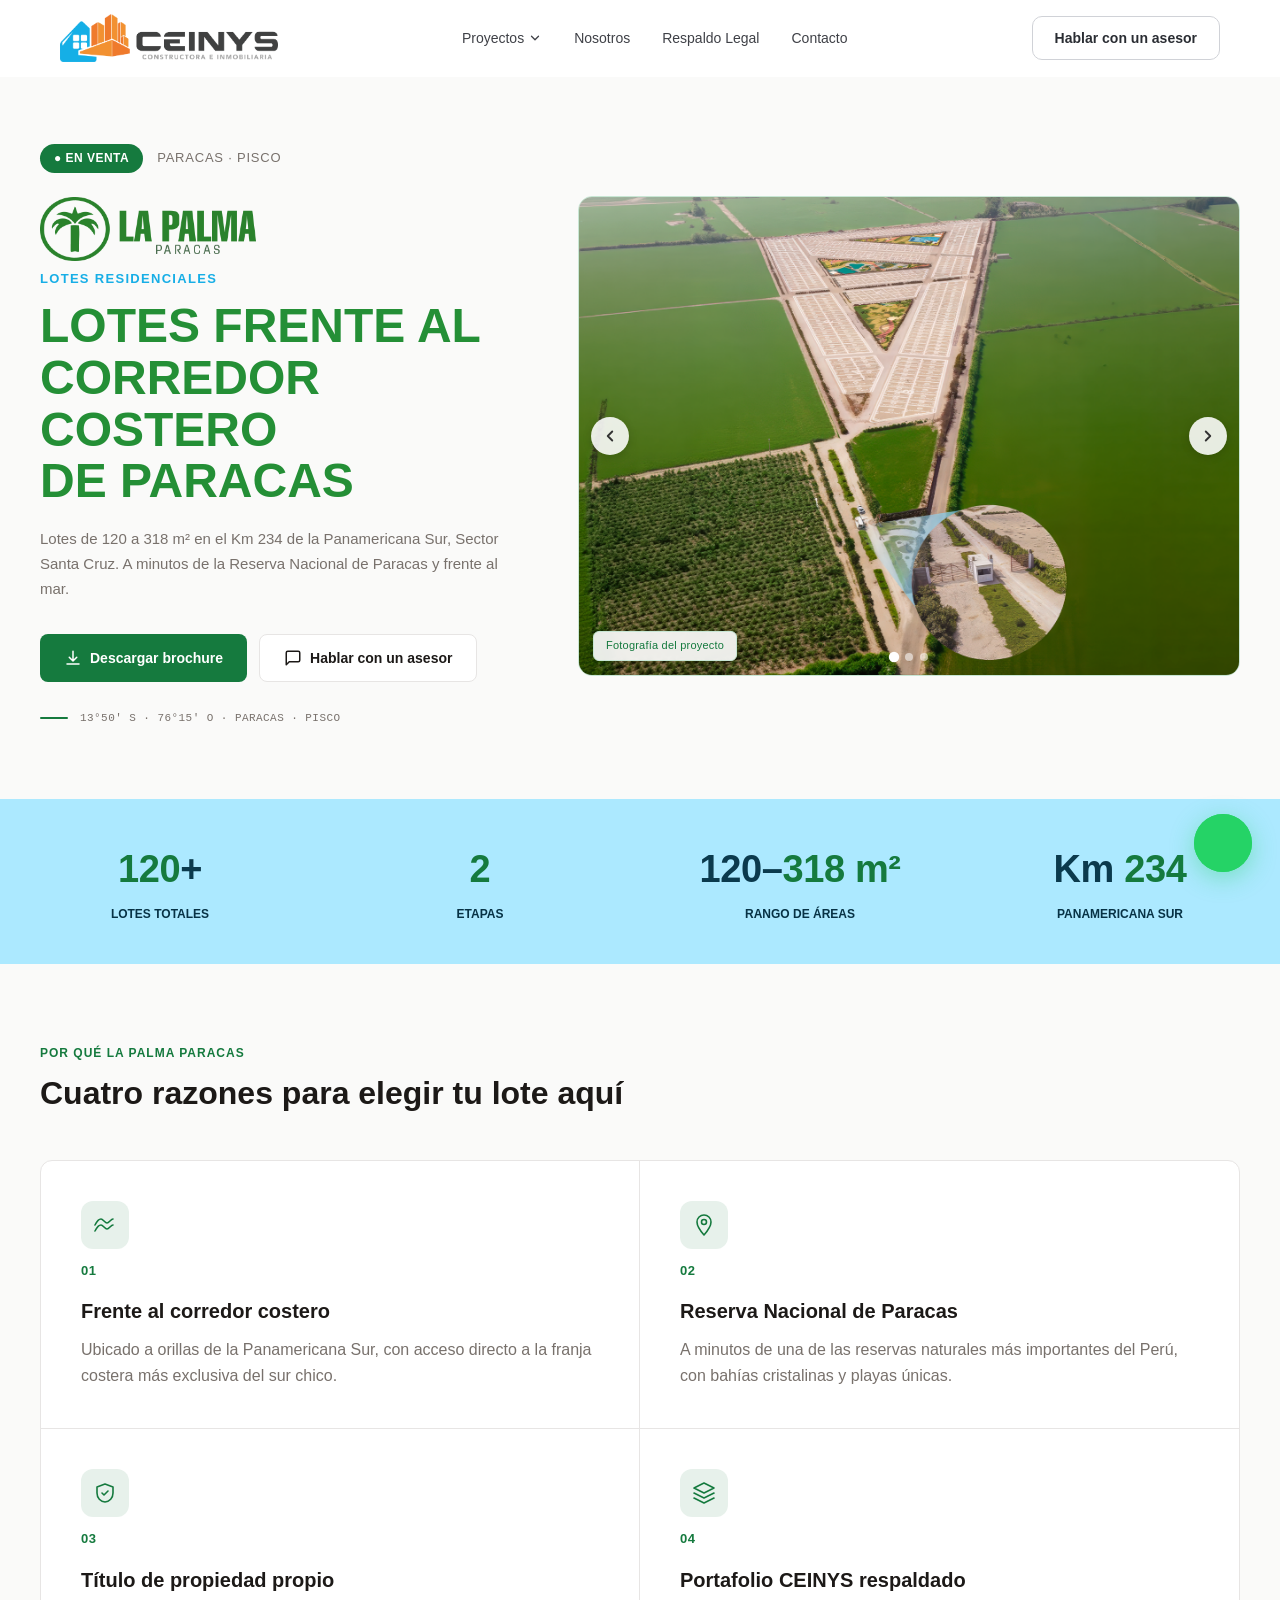
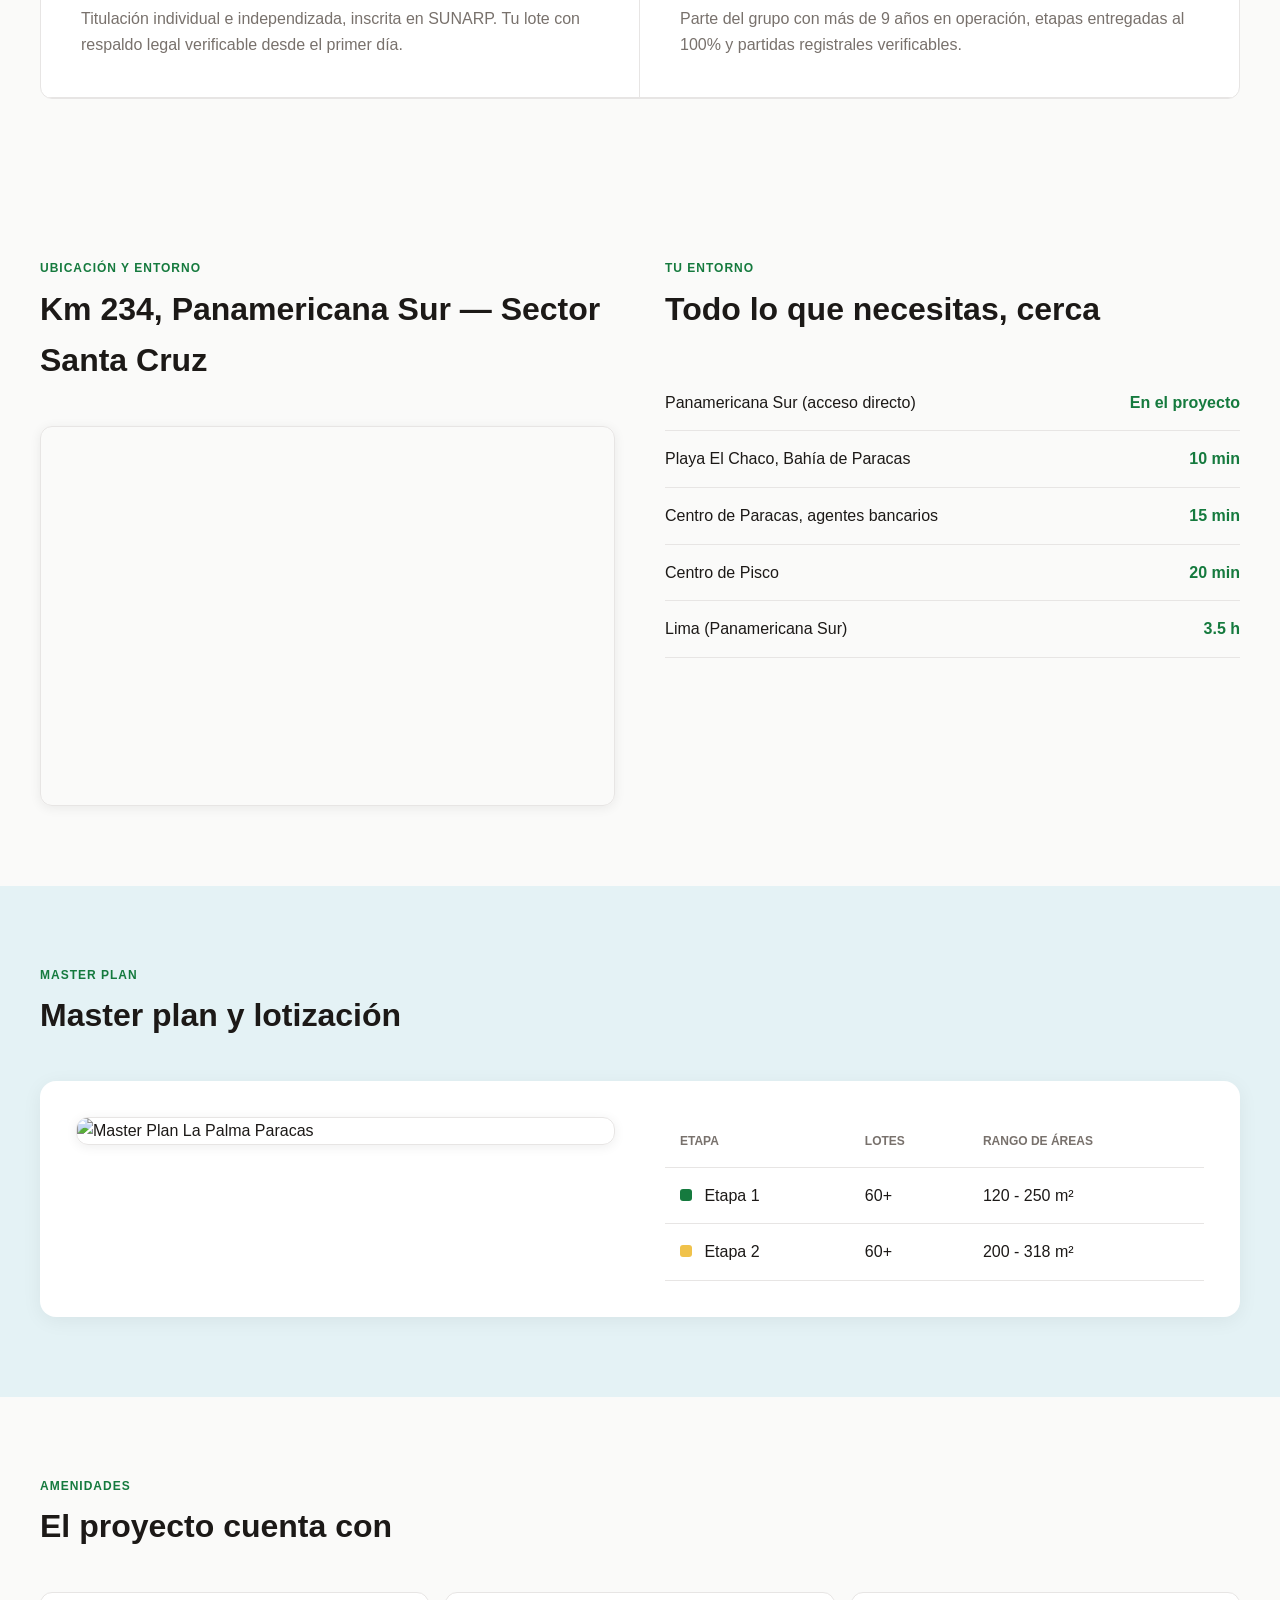
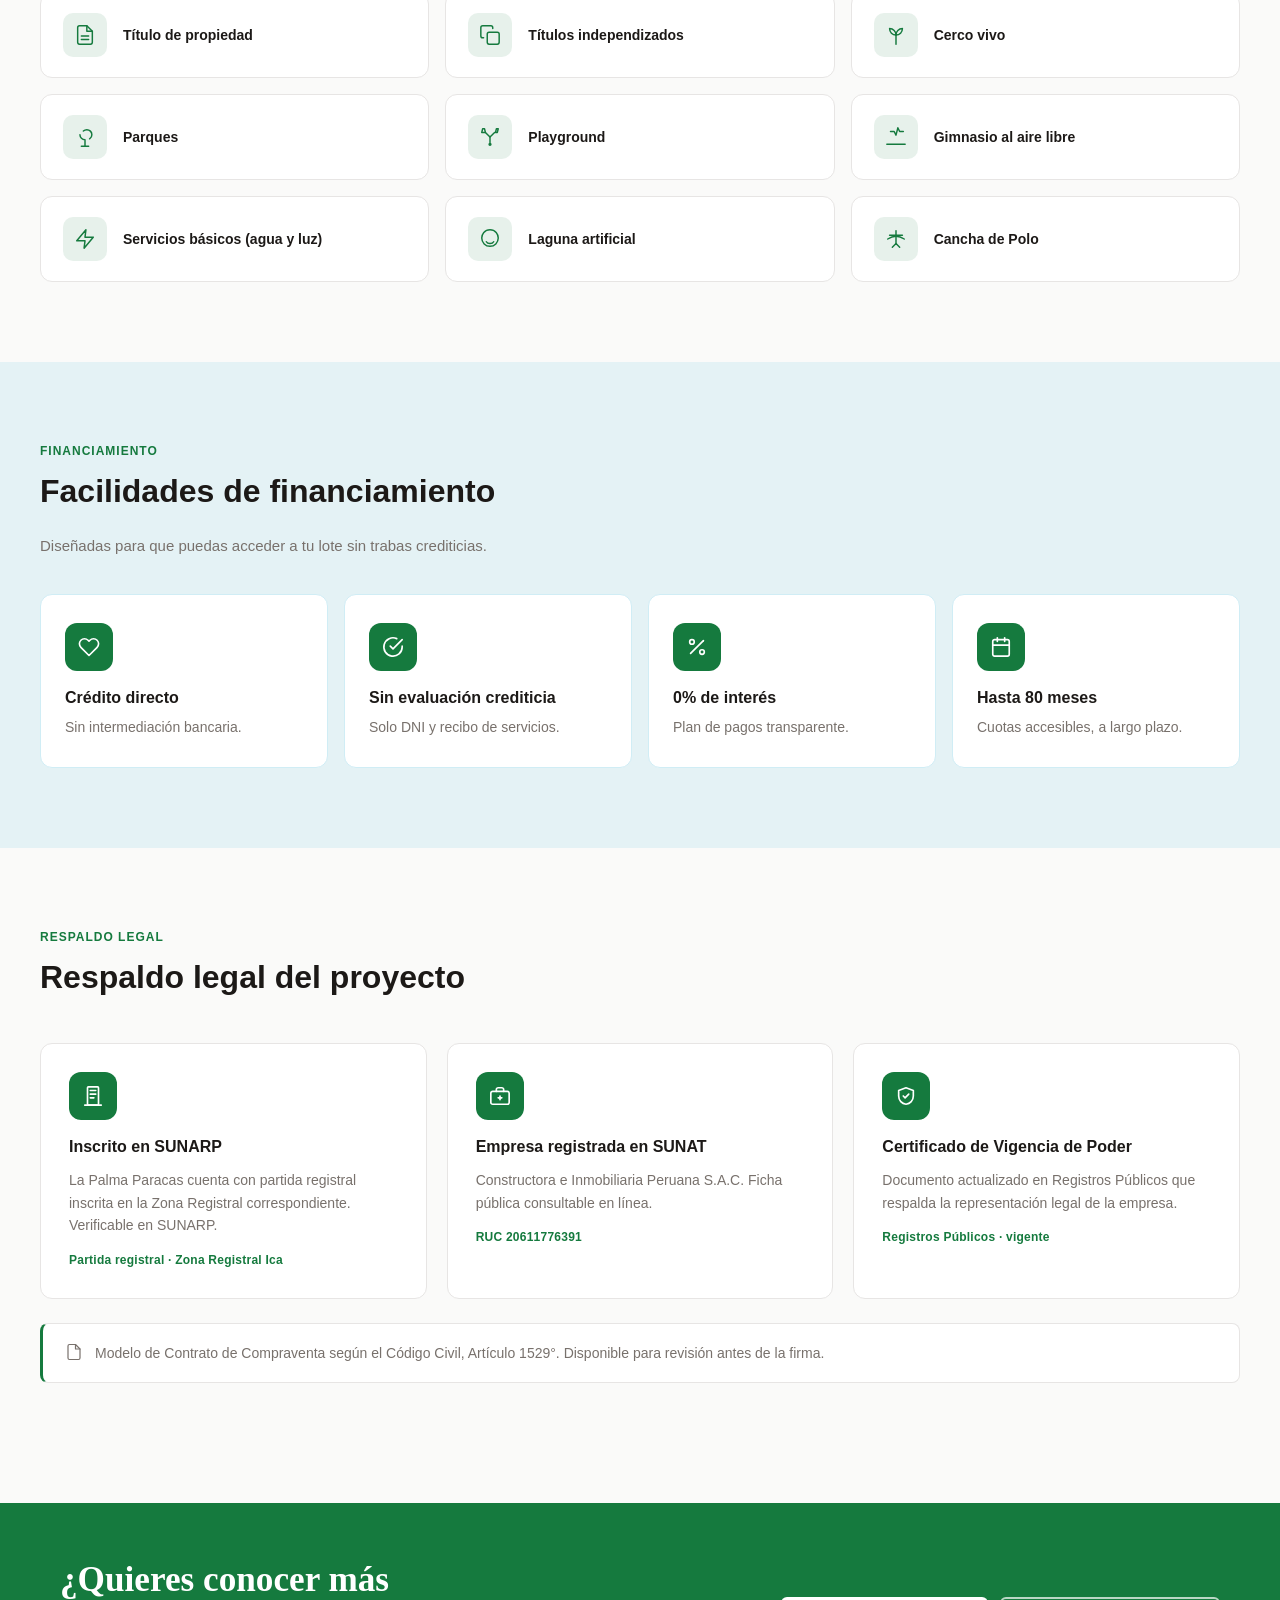
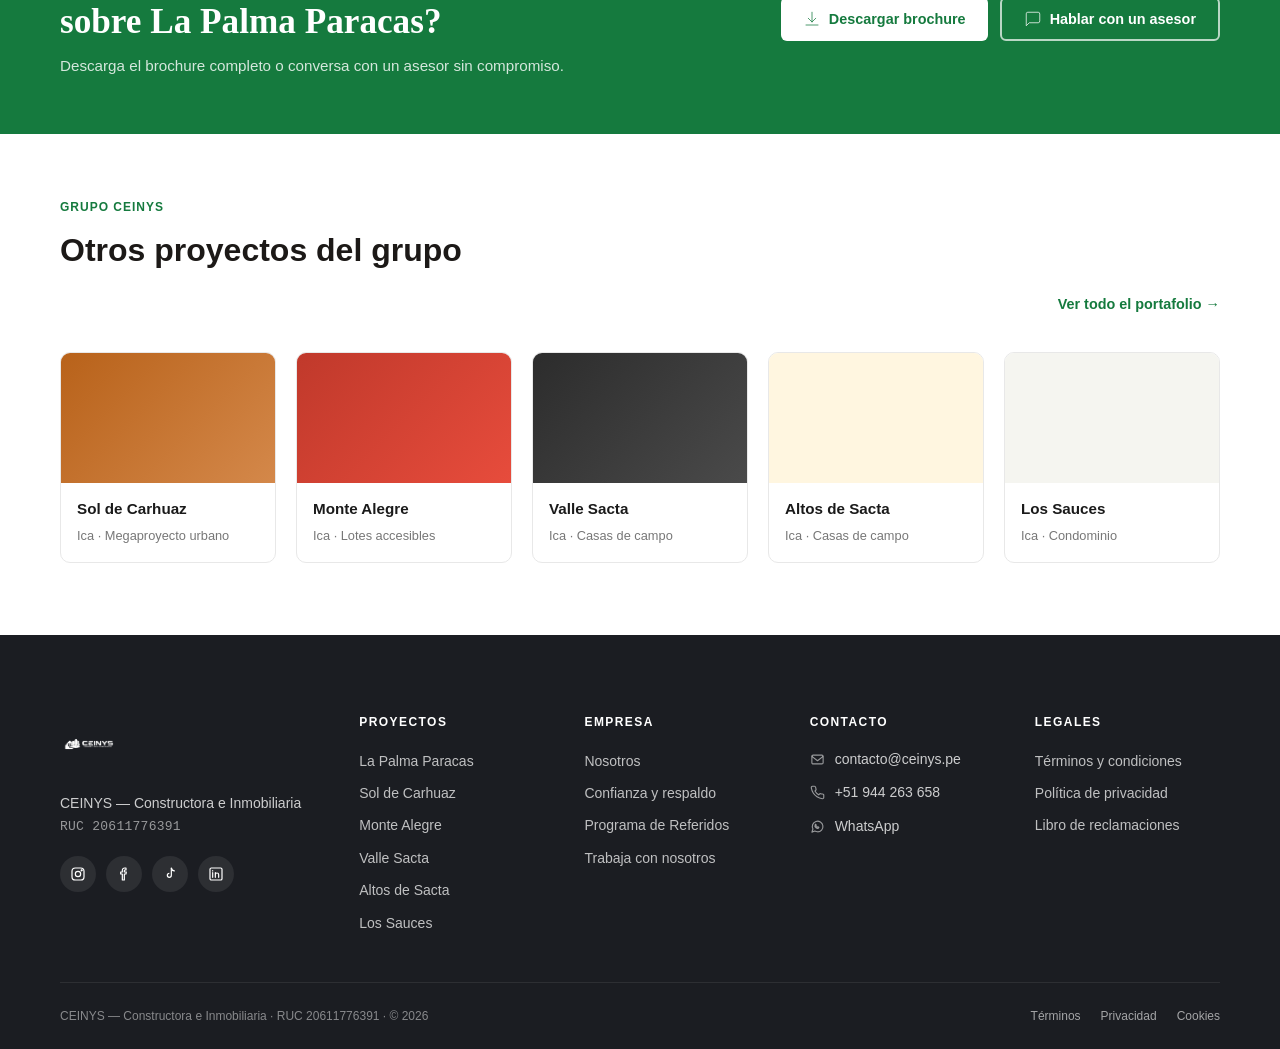
==== lapalmaparacas.html @ 86ac1f65 "feat: página La Palma Paracas completa + mejoras Altos de Sacta - Nueva página lapalmaparacas.html c" ====
<!DOCTYPE html>
<html lang="es">
<head>
    <meta charset="UTF-8">
    <meta name="viewport" content="width=device-width, initial-scale=1.0">
    <title>CEINYS - La Palma Paracas (Lotes Residenciales)</title>
    <link rel="stylesheet" href="css/lapalma.css">
</head>
<body>

    <!-- Header institucional unificado -->
    <header class="header" id="siteHeader">
        <div class="container header-inner">
            <a class="header-logo" href="./Index.html">
                <img src="./images/logoCeinys2.png" alt="CEINYS">
            </a>
            <nav class="header-nav">
                <div class="nav-dropdown">
                    <button class="nav-dropdown-toggle">
                        Proyectos
                        <svg class="nav-dropdown-chevron" viewBox="0 0 24 24" fill="none" stroke="currentColor">
                            <path d="M6 9l6 6 6-6" stroke-linecap="round" stroke-linejoin="round"/>
                        </svg>
                    </button>
                    <div class="nav-dropdown-menu">
                        <a href="./lapalmaparacas.html">La Palma Paracas</a>
                        <a href="./Index.html#proyectos">Sol de Carhuaz</a>
                        <a href="./Index.html#proyectos">Monte Alegre</a>
                        <a href="./Index.html#proyectos">Valle Sacta</a>
                        <a href="./proyectoaltos.html">Altos de Sacta</a>
                        <a href="./Index.html#proyectos">Los Sauces</a>
                    </div>
                </div>
                <a href="./Index.html#nosotros">Nosotros</a>
                <a href="./Index.html#confianza">Respaldo Legal</a>
                <a href="./Index.html#contacto">Contacto</a>
            </nav>
            <div class="header-cta-desktop">
                <a class="btn btn-ghost" href="./Index.html#contacto">Hablar con un asesor</a>
            </div>
            <button class="header-burger" id="openMobileMenu" aria-label="Abrir menú">
                <svg viewBox="0 0 24 24" fill="none" stroke="currentColor"><path d="M4 7h16M4 12h16M4 17h16" stroke-linecap="round"/></svg>
            </button>
        </div>
    </header>

    <!-- Menú móvil overlay -->
    <div class="mobile-overlay" id="mobileOverlay" aria-hidden="true">
        <div class="mobile-overlay-head">
            <img src="./images/logoCeinys2.png" alt="CEINYS">
            <button class="mobile-overlay-close" id="closeMobileMenu" aria-label="Cerrar menú">
                <svg viewBox="0 0 24 24" fill="none" stroke="currentColor"><path d="M6 6l12 12M18 6L6 18" stroke-linecap="round"/></svg>
            </button>
        </div>
        <nav class="mobile-overlay-nav">
            <div class="mobile-overlay-dropdown" id="mobileProyDropdown">
                <button class="mobile-overlay-dropdown-toggle" style="transition-delay: 120ms;"
                        onclick="toggleMobileProyectos()">
                    Proyectos
                    <svg class="mobile-dropdown-chevron" viewBox="0 0 24 24" fill="none" stroke="currentColor">
                        <path d="M6 9l6 6 6-6" stroke-linecap="round" stroke-linejoin="round"/>
                    </svg>
                </button>
                <div class="mobile-overlay-sub">
                    <a href="./lapalmaparacas.html">La Palma Paracas</a>
                    <a href="./Index.html#proyectos">Sol de Carhuaz</a>
                    <a href="./Index.html#proyectos">Monte Alegre</a>
                    <a href="./Index.html#proyectos">Valle Sacta</a>
                    <a href="./proyectoaltos.html">Altos de Sacta</a>
                    <a href="./Index.html#proyectos">Los Sauces</a>
                </div>
            </div>
            <a href="./Index.html#nosotros" style="transition-delay: 180ms;">Nosotros</a>
            <a href="./Index.html#confianza" style="transition-delay: 240ms;">Respaldo Legal</a>
            <a href="./Index.html#contacto" style="transition-delay: 300ms;">Contacto</a>
        </nav>
        <div class="mobile-overlay-foot">
            <a class="btn-ghost-light" href="./Index.html#contacto">Hablar con un asesor →</a>
            <div class="mobile-overlay-social">
                <a href="#" aria-label="Instagram">
                    <svg viewBox="0 0 24 24" fill="none" stroke="currentColor"><rect x="3" y="3" width="18" height="18" rx="5"/><circle cx="12" cy="12" r="4"/><circle cx="17.5" cy="6.5" r="0.8" fill="currentColor"/></svg>
                </a>
                <a href="#" aria-label="Facebook">
                    <svg viewBox="0 0 24 24" fill="none" stroke="currentColor"><path d="M15 3h-2a3.5 3.5 0 00-3.5 3.5V9H7v3h2.5v9h3v-9H15l.5-3h-3V7a1 1 0 011-1H15V3z" stroke-linejoin="round"/></svg>
                </a>
                <a href="#" aria-label="TikTok">
                    <svg viewBox="0 0 24 24" fill="none" stroke="currentColor"><path d="M14 3v11a3 3 0 11-3-3"/><path d="M14 3c.5 2.2 2.3 4 4.5 4.3" stroke-linecap="round"/></svg>
                </a>
                <a href="#" aria-label="LinkedIn">
                    <svg viewBox="0 0 24 24" fill="none" stroke="currentColor"><rect x="3" y="3" width="18" height="18" rx="2"/><path d="M7 10v7M7 7v.5M11 17v-4a2.5 2.5 0 015 0v4M11 17v-7" stroke-linecap="round"/></svg>
                </a>
            </div>
        </div>
    </div>

    <!-- Hero del Proyecto -->
    <div class="hero-section-bg">
    <section class="hero container">
        <div class="hero-grid">
            <div class="hero-content">
                <div class="hero-meta">
                    <span class="tag-sale">● En Venta</span>
                    <span class="hero-location">Paracas · Pisco</span>
                </div>

                <div class="hero-logo-wrap">
                    <img src="./logos/logopalma.png" alt="La Palma Paracas" class="hero-project-logo">
                </div>

                <p class="hero-category">LOTES RESIDENCIALES</p>

                <h1 class="hero-title">LOTES FRENTE AL<br>CORREDOR COSTERO<br>DE PARACAS</h1>
                <p class="hero-description">Lotes de 120 a 318 m² en el Km 234 de la Panamericana Sur, Sector Santa Cruz. A minutos de la Reserva Nacional de Paracas y frente al mar.</p>

                <div class="hero-buttons">
                    <button class="btn-primary">
                        <svg viewBox="0 0 24 24" fill="none" stroke="currentColor" width="18" height="18" stroke-width="2" stroke-linecap="round" stroke-linejoin="round">
                            <path d="M12 3v13M7 11l5 5 5-5"/><path d="M4 20h16"/>
                        </svg>
                        Descargar brochure
                    </button>
                    <button class="btn-secondary">
                        <svg viewBox="0 0 24 24" fill="none" stroke="currentColor" width="18" height="18" stroke-width="2" stroke-linecap="round" stroke-linejoin="round">
                            <path d="M21 15a2 2 0 01-2 2H7l-4 4V5a2 2 0 012-2h14a2 2 0 012 2z"/>
                        </svg>
                        Hablar con un asesor
                    </button>
                </div>

                <div class="hero-coords-row">
                    <span class="coords-line"></span>
                    <small class="coordinates">13°50' S · 76°15' O · PARACAS · PISCO</small>
                </div>
            </div>

            <!-- Slider de imágenes del proyecto -->
            <div class="hero-render-wrap">
                <div class="hero-slider" id="heroSlider">
                    <div class="hero-slide active">
                        <img src="./recursos/lapalma/renderprincipal.png" alt="La Palma Paracas - Vista 1">
                    </div>
                    <div class="hero-slide">
                        <img src="./recursos/lapalma/imagen2.png" alt="La Palma Paracas - Vista 2">
                    </div>
                    <div class="hero-slide">
                        <img src="./recursos/lapalma/imagen3.png" alt="La Palma Paracas - Vista 3">
                    </div>

                    <!-- Flechas de navegación -->
                    <button class="slide-btn slide-prev" id="slidePrev" aria-label="Anterior">
                        <svg viewBox="0 0 24 24" fill="none" stroke="currentColor" width="18" height="18" stroke-width="2.5" stroke-linecap="round" stroke-linejoin="round">
                            <path d="M15 18l-6-6 6-6"/>
                        </svg>
                    </button>
                    <button class="slide-btn slide-next" id="slideNext" aria-label="Siguiente">
                        <svg viewBox="0 0 24 24" fill="none" stroke="currentColor" width="18" height="18" stroke-width="2.5" stroke-linecap="round" stroke-linejoin="round">
                            <path d="M9 18l6-6-6-6"/>
                        </svg>
                    </button>

                    <!-- Puntos de navegación -->
                    <div class="slide-dots">
                        <button class="slide-dot active" data-index="0" aria-label="Imagen 1"></button>
                        <button class="slide-dot" data-index="1" aria-label="Imagen 2"></button>
                        <button class="slide-dot" data-index="2" aria-label="Imagen 3"></button>
                    </div>

                    <!-- Badge actualizado -->
                    <span class="slide-badge">Fotografía del proyecto</span>
                </div>
            </div>
        </div>
    </section>
    </div>

    <!-- Barra de estadísticas -->
    <section class="stats-bar" id="statsBar">
        <div class="stat-item">
            <h2><span class="count-num" data-target="120">0</span>+</h2>
            <p>Lotes Totales</p>
        </div>
        <div class="stat-item">
            <h2><span class="count-num" data-target="2">0</span></h2>
            <p>Etapas</p>
        </div>
        <div class="stat-item">
            <h2>120–<span class="count-num" data-target="318">0</span> <span>m²</span></h2>
            <p>Rango de áreas</p>
        </div>
        <div class="stat-item">
            <h2>Km <span class="count-num" data-target="234">0</span></h2>
            <p>Panamericana Sur</p>
        </div>
    </section>

    <!-- Razones -->
    <section class="container section-padding">
        <p class="section-tag">Por qué La Palma Paracas</p>
        <h2 class="section-title">Cuatro razones para elegir tu lote aquí</h2>
        <div class="grid-reasons">
            <div class="reason-card">
                <div class="reason-icon">
                    <svg viewBox="0 0 24 24" fill="none" stroke="currentColor" stroke-width="1.6" stroke-linecap="round" stroke-linejoin="round">
                        <path d="M2 12c2-4 4-6 6-6s4 4 6 4 4-4 6-4"/>
                        <path d="M2 18c2-4 4-6 6-6s4 4 6 4 4-4 6-4"/>
                    </svg>
                </div>
                <span class="reason-num">01</span>
                <h3>Frente al corredor costero</h3>
                <p class="card-text">Ubicado a orillas de la Panamericana Sur, con acceso directo a la franja costera más exclusiva del sur chico.</p>
            </div>
            <div class="reason-card">
                <div class="reason-icon">
                    <svg viewBox="0 0 24 24" fill="none" stroke="currentColor" stroke-width="1.6" stroke-linecap="round" stroke-linejoin="round">
                        <path d="M12 2a7 7 0 017 7c0 5-7 13-7 13S5 14 5 9a7 7 0 017-7z"/>
                        <circle cx="12" cy="9" r="2.5"/>
                    </svg>
                </div>
                <span class="reason-num">02</span>
                <h3>Reserva Nacional de Paracas</h3>
                <p class="card-text">A minutos de una de las reservas naturales más importantes del Perú, con bahías cristalinas y playas únicas.</p>
            </div>
            <div class="reason-card">
                <div class="reason-icon">
                    <svg viewBox="0 0 24 24" fill="none" stroke="currentColor" stroke-width="1.6" stroke-linecap="round" stroke-linejoin="round">
                        <path d="M12 3l8 3v6c0 5-3.5 8.5-8 9-4.5-.5-8-4-8-9V6l8-3z"/>
                        <path d="M9 12l2 2 4-4"/>
                    </svg>
                </div>
                <span class="reason-num">03</span>
                <h3>Título de propiedad propio</h3>
                <p class="card-text">Titulación individual e independizada, inscrita en SUNARP. Tu lote con respaldo legal verificable desde el primer día.</p>
            </div>
            <div class="reason-card">
                <div class="reason-icon">
                    <svg viewBox="0 0 24 24" fill="none" stroke="currentColor" stroke-width="1.6" stroke-linecap="round" stroke-linejoin="round">
                        <path d="M12 2l10 5-10 5L2 7l10-5z"/>
                        <path d="M2 12l10 5 10-5M2 17l10 5 10-5"/>
                    </svg>
                </div>
                <span class="reason-num">04</span>
                <h3>Portafolio CEINYS respaldado</h3>
                <p class="card-text">Parte del grupo con más de 9 años en operación, etapas entregadas al 100% y partidas registrales verificables.</p>
            </div>
        </div>
    </section>

    <!-- Entorno -->
    <section class="container section-padding">
        <div class="entorno-grid">
            <div>
                <p class="section-tag">Ubicación y entorno</p>
                <h2 class="section-title">Km 234, Panamericana Sur — Sector Santa Cruz</h2>
                <div class="map-wrapper">
                    <iframe
                        src="https://www.google.com/maps/embed?pb=!1m18!1m12!1m3!1d15991.22478865457!2d-76.16172427052996!3d-13.850300888362822!2m3!1f0!2f0!3f0!3m2!1i1024!2i768!4f13.1!3m3!1m2!1s0x911061713d1ee58f%3A0x152a69396c1f9b60!2sLA%20PALMA%20PARACAS!5e0!3m2!1ses!2spe!4v1782843260547!5m2!1ses!2spe"
                        width="100%" height="100%"
                        style="border:0;" allowfullscreen="" loading="lazy"
                        referrerpolicy="strict-origin-when-cross-origin"
                        title="Ubicación La Palma Paracas">
                    </iframe>
                </div>
            </div>
            <div>
                <p class="section-tag">Tu entorno</p>
                <h2 class="section-title">Todo lo que necesitas, cerca</h2>
                <ul class="timeline">
                    <li class="timeline-item">
                        <span>Panamericana Sur (acceso directo)</span>
                        <span class="time-badge">En el proyecto</span>
                    </li>
                    <li class="timeline-item">
                        <span>Playa El Chaco, Bahía de Paracas</span>
                        <span class="time-badge">10 min</span>
                    </li>
                    <li class="timeline-item">
                        <span>Centro de Paracas, agentes bancarios</span>
                        <span class="time-badge">15 min</span>
                    </li>
                    <li class="timeline-item">
                        <span>Centro de Pisco</span>
                        <span class="time-badge">20 min</span>
                    </li>
                    <li class="timeline-item">
                        <span>Lima (Panamericana Sur)</span>
                        <span class="time-badge">3.5 h</span>
                    </li>
                </ul>
            </div>
        </div>
    </section>

    <!-- Master Plan -->
    <div class="section-bg-celeste">
    <section class="container section-padding">
        <p class="section-tag">Master Plan</p>
        <h2 class="section-title">Master plan y lotización</h2>
        <div class="master-box">
        <div class="master-grid">
            <div class="masterplan-wrap" onclick="openLightbox()">
                <img src="./recursos/lapalma/planomasterpalmas.jpg" alt="Master Plan La Palma Paracas" class="masterplan-img">
                <div class="masterplan-overlay">
                    <svg viewBox="0 0 24 24" fill="none" stroke="currentColor" stroke-width="1.8" stroke-linecap="round" stroke-linejoin="round" width="28" height="28">
                        <circle cx="11" cy="11" r="8"/><path d="M21 21l-4.35-4.35M11 8v6M8 11h6"/>
                    </svg>
                    <span>Ver en detalle</span>
                </div>
            </div>

            <!-- Lightbox -->
            <div class="lightbox" id="lightbox" onclick="closeLightbox()">
                <button class="lightbox-close" onclick="closeLightbox()">
                    <svg viewBox="0 0 24 24" fill="none" stroke="currentColor" stroke-width="2" stroke-linecap="round" width="24" height="24"><path d="M6 6l12 12M18 6L6 18"/></svg>
                </button>
                <img src="./recursos/lapalma/planomasterpalmas.jpg" alt="Master Plan La Palma Paracas" onclick="event.stopPropagation()">
            </div>
            <div>
                <table>
                    <thead>
                        <tr>
                            <th>Etapa</th>
                            <th>Lotes</th>
                            <th>Rango de Áreas</th>
                        </tr>
                    </thead>
                    <tbody>
                        <tr>
                            <td><span class="color-dot dot-et1"></span> Etapa 1</td>
                            <td>60+</td>
                            <td>120 - 250 m²</td>
                        </tr>
                        <tr>
                            <td><span class="color-dot dot-et2"></span> Etapa 2</td>
                            <td>60+</td>
                            <td>200 - 318 m²</td>
                        </tr>
                    </tbody>
                </table>
            </div>
        </div>
        </div>
    </section>
    </div>

    <!-- Amenidades -->
    <section class="container section-padding">
        <p class="section-tag">Amenidades</p>
        <h2 class="section-title">El proyecto cuenta con</h2>
        <div class="amenidades-grid">
            <div class="amenidad-card">
                <div class="amenidad-icon">
                    <svg viewBox="0 0 24 24" fill="none" stroke="currentColor" stroke-width="1.6" stroke-linecap="round" stroke-linejoin="round"><path d="M14 2H6a2 2 0 00-2 2v16a2 2 0 002 2h12a2 2 0 002-2V8z"/><polyline points="14 2 14 8 20 8"/><line x1="16" y1="13" x2="8" y2="13"/><line x1="16" y1="17" x2="8" y2="17"/></svg>
                </div>
                <span>Título de propiedad</span>
            </div>
            <div class="amenidad-card">
                <div class="amenidad-icon">
                    <svg viewBox="0 0 24 24" fill="none" stroke="currentColor" stroke-width="1.6" stroke-linecap="round" stroke-linejoin="round"><rect x="9" y="9" width="13" height="13" rx="2"/><path d="M5 15H4a2 2 0 01-2-2V4a2 2 0 012-2h9a2 2 0 012 2v1"/></svg>
                </div>
                <span>Títulos independizados</span>
            </div>
            <div class="amenidad-card">
                <div class="amenidad-icon">
                    <svg viewBox="0 0 24 24" fill="none" stroke="currentColor" stroke-width="1.6" stroke-linecap="round" stroke-linejoin="round"><path d="M12 22V12"/><path d="M12 12C12 8 9 5 5 5c0 4 3 7 7 7z"/><path d="M12 12c0-4 3-7 7-7-0 4-3 7-7 7z"/></svg>
                </div>
                <span>Cerco vivo</span>
            </div>
            <div class="amenidad-card">
                <div class="amenidad-icon">
                    <svg viewBox="0 0 24 24" fill="none" stroke="currentColor" stroke-width="1.6" stroke-linecap="round" stroke-linejoin="round"><path d="M17 14c1.5-1 2.5-2.5 2.5-4.5A5.5 5.5 0 0014 4c-1.5 0-2.8.6-3.8 1.5"/><path d="M6.5 9.5A5.5 5.5 0 0012 15v7"/><path d="M12 22H8M12 22h4"/></svg>
                </div>
                <span>Parques</span>
            </div>
            <div class="amenidad-card">
                <div class="amenidad-icon">
                    <svg viewBox="0 0 24 24" fill="none" stroke="currentColor" stroke-width="1.6" stroke-linecap="round" stroke-linejoin="round"><path d="M4 3h2l1 4H3L4 3z"/><path d="M19 3h2l-1 4h-2l1-4z"/><path d="M7 7l5 5 5-5"/><path d="M12 12v6"/><circle cx="12" cy="20" r="1" fill="currentColor"/></svg>
                </div>
                <span>Playground</span>
            </div>
            <div class="amenidad-card">
                <div class="amenidad-icon">
                    <svg viewBox="0 0 24 24" fill="none" stroke="currentColor" stroke-width="1.6" stroke-linecap="round" stroke-linejoin="round"><path d="M6 6h4l2 4 2-8 2 4h4"/><path d="M2 20h20"/></svg>
                </div>
                <span>Gimnasio al aire libre</span>
            </div>
            <div class="amenidad-card">
                <div class="amenidad-icon">
                    <svg viewBox="0 0 24 24" fill="none" stroke="currentColor" stroke-width="1.6" stroke-linecap="round" stroke-linejoin="round"><polygon points="13 2 3 14 12 14 11 22 21 10 12 10 13 2"/></svg>
                </div>
                <span>Servicios básicos (agua y luz)</span>
            </div>
            <div class="amenidad-card">
                <div class="amenidad-icon">
                    <svg viewBox="0 0 24 24" fill="none" stroke="currentColor" stroke-width="1.6" stroke-linecap="round" stroke-linejoin="round"><path d="M12 2C6 2 3 7 3 11a9 9 0 0018 0c0-4-3-9-9-9z"/><path d="M8 15c.8 1.5 2.2 2 4 2s3.2-.5 4-2"/></svg>
                </div>
                <span>Laguna artificial</span>
            </div>
            <div class="amenidad-card">
                <div class="amenidad-icon">
                    <svg viewBox="0 0 24 24" fill="none" stroke="currentColor" stroke-width="1.6" stroke-linecap="round" stroke-linejoin="round"><path d="M8 21l4-4 4 4"/><path d="M12 17V3"/><path d="M5 8h14"/><path d="M3 12c3-2 6-3 9-3s6 1 9 3"/></svg>
                </div>
                <span>Cancha de Polo</span>
            </div>
        </div>
    </section>

    <!-- Financiamiento -->
    <div class="finan-section-bg">
        <div class="container section-padding">
            <p class="section-tag">Financiamiento</p>
            <h2 class="section-title">Facilidades de financiamiento</h2>
            <p class="finan-subtitle">Diseñadas para que puedas acceder a tu lote sin trabas crediticias.</p>
            <div class="finan-grid">
                <div class="finan-card">
                    <div class="finan-icon">
                        <svg viewBox="0 0 24 24" fill="none" stroke="currentColor" stroke-width="1.8" stroke-linecap="round" stroke-linejoin="round" width="22" height="22"><path d="M20.84 4.61a5.5 5.5 0 00-7.78 0L12 5.67l-1.06-1.06a5.5 5.5 0 00-7.78 7.78l1.06 1.06L12 21.23l7.78-7.78 1.06-1.06a5.5 5.5 0 000-7.78z"/></svg>
                    </div>
                    <h4>Crédito directo</h4>
                    <p class="card-text-sm">Sin intermediación bancaria.</p>
                </div>
                <div class="finan-card">
                    <div class="finan-icon">
                        <svg viewBox="0 0 24 24" fill="none" stroke="currentColor" stroke-width="1.8" stroke-linecap="round" stroke-linejoin="round" width="22" height="22"><path d="M22 11.08V12a10 10 0 11-5.93-9.14"/><polyline points="22 4 12 14.01 9 11.01"/></svg>
                    </div>
                    <h4>Sin evaluación crediticia</h4>
                    <p class="card-text-sm">Solo DNI y recibo de servicios.</p>
                </div>
                <div class="finan-card">
                    <div class="finan-icon">
                        <svg viewBox="0 0 24 24" fill="none" stroke="currentColor" stroke-width="1.8" stroke-linecap="round" stroke-linejoin="round" width="22" height="22"><line x1="19" y1="5" x2="5" y2="19"/><circle cx="6.5" cy="6.5" r="2.5"/><circle cx="17.5" cy="17.5" r="2.5"/></svg>
                    </div>
                    <h4>0% de interés</h4>
                    <p class="card-text-sm">Plan de pagos transparente.</p>
                </div>
                <div class="finan-card">
                    <div class="finan-icon">
                        <svg viewBox="0 0 24 24" fill="none" stroke="currentColor" stroke-width="1.8" stroke-linecap="round" stroke-linejoin="round" width="22" height="22"><rect x="3" y="4" width="18" height="18" rx="2"/><line x1="16" y1="2" x2="16" y2="6"/><line x1="8" y1="2" x2="8" y2="6"/><line x1="3" y1="10" x2="21" y2="10"/></svg>
                    </div>
                    <h4>Hasta 80 meses</h4>
                    <p class="card-text-sm">Cuotas accesibles, a largo plazo.</p>
                </div>
            </div>
        </div>
    </div>

    <!-- Respaldo Legal -->
    <section class="container section-padding legal-section">
        <p class="section-tag">Respaldo Legal</p>
        <h2 class="section-title">Respaldo legal del proyecto</h2>
        <div class="legal-grid">
            <div class="legal-card">
                <div class="legal-icon">
                    <svg viewBox="0 0 24 24" fill="none" stroke="currentColor" stroke-width="1.8" stroke-linecap="round" stroke-linejoin="round" width="22" height="22"><line x1="3" y1="22" x2="21" y2="22"/><rect x="6" y="2" width="12" height="20" rx="1"/><path d="M9 6h6M9 10h6M9 14h4"/></svg>
                </div>
                <h4 class="legal-card-title">Inscrito en SUNARP</h4>
                <p class="card-text-sm">La Palma Paracas cuenta con partida registral inscrita en la Zona Registral correspondiente. Verificable en SUNARP.</p>
                <span class="legal-tag">Partida registral · Zona Registral Ica</span>
            </div>
            <div class="legal-card">
                <div class="legal-icon">
                    <svg viewBox="0 0 24 24" fill="none" stroke="currentColor" stroke-width="1.8" stroke-linecap="round" stroke-linejoin="round" width="22" height="22"><rect x="2" y="7" width="20" height="14" rx="2"/><path d="M16 7V5a2 2 0 00-2-2h-4a2 2 0 00-2 2v2"/><line x1="12" y1="12" x2="12" y2="16"/><line x1="10" y1="14" x2="14" y2="14"/></svg>
                </div>
                <h4 class="legal-card-title">Empresa registrada en SUNAT</h4>
                <p class="card-text-sm">Constructora e Inmobiliaria Peruana S.A.C. Ficha pública consultable en línea.</p>
                <span class="legal-tag">RUC 20611776391</span>
            </div>
            <div class="legal-card">
                <div class="legal-icon">
                    <svg viewBox="0 0 24 24" fill="none" stroke="currentColor" stroke-width="1.8" stroke-linecap="round" stroke-linejoin="round" width="22" height="22"><path d="M12 3l8 3v6c0 5-3.5 8.5-8 9-4.5-.5-8-4-8-9V6l8-3z"/><path d="M9 12l2 2 4-4"/></svg>
                </div>
                <h4 class="legal-card-title">Certificado de Vigencia de Poder</h4>
                <p class="card-text-sm">Documento actualizado en Registros Públicos que respalda la representación legal de la empresa.</p>
                <span class="legal-tag">Registros Públicos · vigente</span>
            </div>
        </div>
        <div class="legal-alert">
            <svg viewBox="0 0 24 24" fill="none" stroke="currentColor" stroke-width="1.6" stroke-linecap="round" stroke-linejoin="round" width="18" height="18" style="flex-shrink:0;margin-top:1px"><path d="M14 2H6a2 2 0 00-2 2v16a2 2 0 002 2h12a2 2 0 002-2V8z"/><polyline points="14 2 14 8 20 8"/></svg>
            Modelo de Contrato de Compraventa según el Código Civil, Artículo 1529°. Disponible para revisión antes de la firma.
        </div>
    </section>

    <!-- CTA Banner -->
    <section class="cta-banner">
        <div class="container cta-banner-inner">
            <div class="cta-banner-text">
                <h2>¿Quieres conocer más<br>sobre La Palma Paracas?</h2>
                <p>Descarga el brochure completo o conversa con un asesor sin compromiso.</p>
            </div>
            <div class="cta-banner-buttons">
                <button class="btn-cta-primary">
                    <svg viewBox="0 0 24 24" fill="none" stroke="currentColor" width="18" height="18"><path d="M12 3v13M7 11l5 5 5-5" stroke-linecap="round" stroke-linejoin="round"/><path d="M4 20h16" stroke-linecap="round"/></svg>
                    Descargar brochure
                </button>
                <button class="btn-cta-secondary">
                    <svg viewBox="0 0 24 24" fill="none" stroke="currentColor" width="18" height="18"><path d="M21 15a2 2 0 01-2 2H7l-4 4V5a2 2 0 012-2h14a2 2 0 012 2z" stroke-linecap="round" stroke-linejoin="round"/></svg>
                    Hablar con un asesor
                </button>
            </div>
        </div>
    </section>

    <!-- Otros Proyectos -->
    <section class="otros-proyectos">
        <div class="container">
            <div class="otros-header">
                <div>
                    <p class="section-tag">Grupo Ceinys</p>
                    <h2 class="section-title" style="margin-top: 8px;">Otros proyectos del grupo</h2>
                </div>
                <a href="./Index.html#proyectos" class="otros-ver-todo">Ver todo el portafolio →</a>
            </div>
            <div class="otros-grid">
                <div class="proyecto-card">
                    <div class="proyecto-card-img" style="background: linear-gradient(135deg, #b8621a 0%, #d4884a 100%);">
                        <img src="./images/logoSolCarhuaz.png" alt="Sol de Carhuaz" onerror="this.style.display='none'">
                    </div>
                    <div class="proyecto-card-info">
                        <h4>Sol de Carhuaz</h4>
                        <p>Ica · Megaproyecto urbano</p>
                    </div>
                </div>
                <div class="proyecto-card">
                    <div class="proyecto-card-img" style="background: linear-gradient(135deg, #c0392b 0%, #e74c3c 100%);">
                        <img src="./images/logoMonteAlegre.png" alt="Monte Alegre" onerror="this.style.display='none'">
                    </div>
                    <div class="proyecto-card-info">
                        <h4>Monte Alegre</h4>
                        <p>Ica · Lotes accesibles</p>
                    </div>
                </div>
                <div class="proyecto-card">
                    <div class="proyecto-card-img" style="background: linear-gradient(135deg, #2c2c2c 0%, #4a4a4a 100%);">
                        <img src="./images/logoValleSacta.png" alt="Valle Sacta" onerror="this.style.display='none'">
                    </div>
                    <div class="proyecto-card-info">
                        <h4>Valle Sacta</h4>
                        <p>Ica · Casas de campo</p>
                    </div>
                </div>
                <div class="proyecto-card">
                    <div class="proyecto-card-img" style="background: #fff6e0;">
                        <img src="./images/logoAltosSacta.png" alt="Altos de Sacta" onerror="this.style.display='none'">
                    </div>
                    <div class="proyecto-card-info">
                        <h4>Altos de Sacta</h4>
                        <p>Ica · Casas de campo</p>
                    </div>
                </div>
                <div class="proyecto-card">
                    <div class="proyecto-card-img" style="background: #f5f5f0;">
                        <img src="./images/logoLosSauces.png" alt="Los Sauces" onerror="this.style.display='none'">
                    </div>
                    <div class="proyecto-card-info">
                        <h4>Los Sauces</h4>
                        <p>Ica · Condominio</p>
                    </div>
                </div>
            </div>
        </div>
    </section>

    <!-- Botón WhatsApp flotante -->
    <a class="wa-float" href="https://wa.me/51960203135?text=Hola%2C%20me%20interesa%20conocer%20más%20sobre%20La%20Palma%20Paracas" target="_blank" rel="noopener" aria-label="Chatear por WhatsApp">
        <span class="wa-pulse"></span>
        <svg viewBox="0 0 24 24" fill="currentColor" width="28" height="28">
            <path d="M17.472 14.382c-.297-.149-1.758-.867-2.03-.967-.273-.099-.471-.148-.67.15-.197.297-.767.966-.94 1.164-.173.199-.347.223-.644.075-.297-.15-1.255-.463-2.39-1.475-.883-.788-1.48-1.761-1.653-2.059-.173-.297-.018-.458.13-.606.134-.133.298-.347.446-.52.149-.174.198-.298.298-.497.099-.198.05-.371-.025-.52-.075-.149-.669-1.612-.916-2.207-.242-.579-.487-.5-.669-.51-.173-.008-.371-.01-.57-.01-.198 0-.52.074-.792.372-.272.297-1.04 1.016-1.04 2.479 0 1.462 1.065 2.875 1.213 3.074.149.198 2.096 3.2 5.077 4.487.709.306 1.262.489 1.694.625.712.227 1.36.195 1.871.118.571-.085 1.758-.719 2.006-1.413.248-.694.248-1.289.173-1.413-.074-.124-.272-.198-.57-.347z"/>
            <path d="M12 0C5.373 0 0 5.373 0 12c0 2.126.556 4.117 1.521 5.843L.057 23.057a.75.75 0 00.916.916l5.214-1.464A11.94 11.94 0 0012 24c6.627 0 12-5.373 12-12S18.627 0 12 0zm0 21.75a9.727 9.727 0 01-5.004-1.386l-.358-.214-3.717 1.043 1.043-3.717-.214-.358A9.727 9.727 0 012.25 12C2.25 6.615 6.615 2.25 12 2.25S21.75 6.615 21.75 12 17.385 21.75 12 21.75z"/>
        </svg>
        <span class="wa-tooltip">¿Tienes dudas? Escríbenos</span>
    </a>

    <!-- Footer Corporativo -->
    <footer class="footer" id="contacto">
        <div class="container">
            <div class="footer-grid">
                <div class="footer-brand">
                    <img src="./images/logoCeinysWhite.png" alt="CEINYS">
                    <p class="razon">CEINYS — Constructora e Inmobiliaria</p>
                    <p class="ruc">RUC 20611776391</p>
                    <div class="footer-social">
                        <a href="#" aria-label="Instagram">
                            <svg viewBox="0 0 24 24" fill="none" stroke="currentColor"><rect x="3" y="3" width="18" height="18" rx="5"/><circle cx="12" cy="12" r="4"/><circle cx="17.5" cy="6.5" r="0.8" fill="currentColor"/></svg>
                        </a>
                        <a href="#" aria-label="Facebook">
                            <svg viewBox="0 0 24 24" fill="none" stroke="currentColor"><path d="M15 3h-2a3.5 3.5 0 00-3.5 3.5V9H7v3h2.5v9h3v-9H15l.5-3h-3V7a1 1 0 011-1H15V3z" stroke-linejoin="round"/></svg>
                        </a>
                        <a href="#" aria-label="TikTok">
                            <svg viewBox="0 0 24 24" fill="none" stroke="currentColor"><path d="M14 3v11a3 3 0 11-3-3"/><path d="M14 3c.5 2.2 2.3 4 4.5 4.3" stroke-linecap="round"/></svg>
                        </a>
                        <a href="#" aria-label="LinkedIn">
                            <svg viewBox="0 0 24 24" fill="none" stroke="currentColor"><rect x="3" y="3" width="18" height="18" rx="2"/><path d="M7 10v7M7 7v.5M11 17v-4a2.5 2.5 0 015 0v4M11 17v-7" stroke-linecap="round"/></svg>
                        </a>
                    </div>
                </div>

                <div>
                    <h5>Proyectos</h5>
                    <ul>
                        <li><a href="./lapalmaparacas.html">La Palma Paracas</a></li>
                        <li><a href="#">Sol de Carhuaz</a></li>
                        <li><a href="#">Monte Alegre</a></li>
                        <li><a href="#">Valle Sacta</a></li>
                        <li><a href="./proyectoaltos.html">Altos de Sacta</a></li>
                        <li><a href="#">Los Sauces</a></li>
                    </ul>
                </div>

                <div>
                    <h5>Empresa</h5>
                    <ul>
                        <li><a href="./Index.html#nosotros">Nosotros</a></li>
                        <li><a href="./Index.html#confianza">Confianza y respaldo</a></li>
                        <li><a href="#">Programa de Referidos</a></li>
                        <li><a href="#">Trabaja con nosotros</a></li>
                    </ul>
                </div>

                <div>
                    <h5>Contacto</h5>
                    <ul style="gap: 14px;">
                        <li class="contact-item">
                            <svg viewBox="0 0 24 24" fill="none" stroke="currentColor"><rect x="3" y="5" width="18" height="14" rx="2"/><path d="M3 7l9 7 9-7" stroke-linejoin="round"/></svg>
                            <a href="mailto:contacto@ceinys.pe">contacto@ceinys.pe</a>
                        </li>
                        <li class="contact-item">
                            <svg viewBox="0 0 24 24" fill="none" stroke="currentColor"><path d="M22 16.9v3a2 2 0 01-2.2 2 19.8 19.8 0 01-8.6-3.1 19.5 19.5 0 01-6-6A19.8 19.8 0 012.1 4.2 2 2 0 014 2h3a2 2 0 012 1.7c.1.9.3 1.8.6 2.6a2 2 0 01-.5 2.1L7.9 9.7a16 16 0 006 6l1.3-1.3a2 2 0 012.1-.5c.8.3 1.7.5 2.6.6A2 2 0 0122 16.9z" stroke-linejoin="round"/></svg>
                            <a href="tel:+51944263658">+51 944 263 658</a>
                        </li>
                        <li class="contact-item">
                            <svg viewBox="0 0 24 24" fill="none" stroke="currentColor"><path d="M3 21l1.7-5A8.5 8.5 0 1112 20.5a8.5 8.5 0 01-4.3-1.2L3 21z" stroke-linejoin="round"/><path d="M8.5 8.5c.4-.3.8 0 1 .5l.4 1c.1.3 0 .6-.2.8l-.5.4c.4.9 1.2 1.7 2.1 2.1l.4-.5c.2-.2.5-.3.8-.2l1 .4c.5.2.8.6.5 1l-.3.4c-.4.7-1.3.9-2 .7-1.5-.4-2.8-1.5-3.6-2.9-.4-.7-.4-1.6.1-2.2l.3-.5z" stroke-linejoin="round"/></svg>
                            <a href="https://wa.me/51944263658">WhatsApp</a>
                        </li>
                    </ul>
                </div>

                <div>
                    <h5>Legales</h5>
                    <ul>
                        <li><a href="#">Términos y condiciones</a></li>
                        <li><a href="#">Política de privacidad</a></li>
                        <li><a href="#">Libro de reclamaciones</a></li>
                    </ul>
                </div>
            </div>

            <div class="footer-bottom">
                <div>CEINYS — Constructora e Inmobiliaria · RUC 20611776391 · © 2026</div>
                <div class="legal-links">
                    <a href="#">Términos</a>
                    <a href="#">Privacidad</a>
                    <a href="#">Cookies</a>
                </div>
            </div>
        </div>
    </footer>

    <script>
        const header = document.getElementById('siteHeader');
        function syncHeader() { header.classList.toggle('scrolled', window.scrollY > 8); }
        syncHeader();
        window.addEventListener('scroll', syncHeader, { passive: true });

        const overlay = document.getElementById('mobileOverlay');
        document.getElementById('openMobileMenu').addEventListener('click', () => {
            overlay.classList.add('open');
            overlay.setAttribute('aria-hidden', 'false');
            document.body.classList.add('no-scroll');
        });
        document.getElementById('closeMobileMenu').addEventListener('click', () => {
            overlay.classList.remove('open');
            overlay.setAttribute('aria-hidden', 'true');
            document.body.classList.remove('no-scroll');
            document.getElementById('mobileProyDropdown').classList.remove('open');
        });

        function toggleMobileProyectos() {
            document.getElementById('mobileProyDropdown').classList.toggle('open');
        }

        // Hero Slider
        (function () {
            const slides = document.querySelectorAll('.hero-slide');
            const dots   = document.querySelectorAll('.slide-dot');
            let current  = 0;
            let timer;

            function goTo(n) {
                slides[current].classList.remove('active');
                dots[current].classList.remove('active');
                current = (n + slides.length) % slides.length;
                slides[current].classList.add('active');
                dots[current].classList.add('active');
            }

            function startAuto() { timer = setInterval(() => goTo(current + 1), 4500); }
            function resetAuto()  { clearInterval(timer); startAuto(); }

            document.getElementById('slideNext').addEventListener('click', () => { goTo(current + 1); resetAuto(); });
            document.getElementById('slidePrev').addEventListener('click', () => { goTo(current - 1); resetAuto(); });
            dots.forEach(d => d.addEventListener('click', () => { goTo(+d.dataset.index); resetAuto(); }));

            startAuto();
        })();

        function openLightbox() {
            document.getElementById('lightbox').classList.add('active');
            document.body.classList.add('no-scroll');
        }
        function closeLightbox() {
            document.getElementById('lightbox').classList.remove('active');
            document.body.classList.remove('no-scroll');
        }
        document.addEventListener('keydown', e => { if (e.key === 'Escape') closeLightbox(); });

        // Animación de conteo en barra de estadísticas
        (function () {
            const statsBar = document.getElementById('statsBar');
            if (!statsBar) return;
            const counters = statsBar.querySelectorAll('.count-num');
            let animated = false;

            function animateCount(el) {
                const target = parseInt(el.dataset.target, 10);
                const duration = 1400;
                const start = performance.now();
                function tick(now) {
                    const progress = Math.min((now - start) / duration, 1);
                    const eased = 1 - Math.pow(1 - progress, 3);
                    el.textContent = Math.round(eased * target);
                    if (progress < 1) requestAnimationFrame(tick);
                }
                requestAnimationFrame(tick);
            }

            const observer = new IntersectionObserver((entries) => {
                entries.forEach(entry => {
                    if (entry.isIntersecting && !animated) {
                        animated = true;
                        counters.forEach(animateCount);
                        observer.disconnect();
                    }
                });
            }, { threshold: 0.4 });

            observer.observe(statsBar);
        })();
    </script>
</body>
</html>
---- css/lapalma.css ----
/* --- ESTILOS GLOBALES Y VARIABLES — LA PALMA PARACAS --- */
:root {
    --primary-color: #157A3E;
    --primary-hover: #0E5C2E;
    --bg-light: #fafaf9;
    --dark-bg: #111111;
    --text-main: #1c1917;
    --text-muted: #78716c;
    --border-color: #e7e5e4;

    --grafito-900: #1B1D22;
    --grafito-700: #3F4147;
    --grafito-200: #E6E7EB;
}

* {
    margin: 0;
    padding: 0;
    box-sizing: border-box;
    font-family: 'Montserrat', 'Segoe UI', sans-serif;
}

body {
    background-color: var(--bg-light);
    color: var(--text-main);
    line-height: 1.6;
    padding-top: 80px;
}

.container {
    max-width: 1200px;
    margin: 0 auto;
    padding: 0 20px;
}

/* --- NAVBAR --- */
.header {
    background: rgba(255, 255, 255, 0.92);
    backdrop-filter: blur(12px) saturate(120%);
    -webkit-backdrop-filter: blur(12px) saturate(120%);
    border-bottom: 1px solid transparent;
    position: fixed;
    top: 0;
    left: 0;
    width: 100%;
    z-index: 1000;
    transition: border-color 200ms ease, box-shadow 200ms ease;
}
.header.scrolled {
    border-bottom-color: #E6E7EB;
    box-shadow: 0 1px 2px rgba(20,22,28,0.05), 0 1px 0 rgba(20,22,28,0.02);
}

.header-inner {
    display: flex;
    justify-content: space-between;
    align-items: center;
    height: 76px;
    gap: 24px;
}

.header-logo { display: flex; align-items: center; }
.header-logo img { height: 48px; display: block; }

.header-nav { display: flex; gap: 32px; }

.header-nav a {
    text-decoration: none;
    color: #3F4147;
    font-size: 14px;
    font-weight: 500;
    padding: 8px 0;
    position: relative;
    transition: color 200ms ease;
}
.header-nav a::after {
    content: ''; position: absolute; left: 0; right: 100%; bottom: 0;
    height: 2px; background: #98cde0; border-radius: 1px;
    transition: right 200ms ease;
}
.header-nav a:hover { color: #1B1D22; }
.header-nav a:hover::after { right: 0; }

.header-cta-desktop { display: flex; }

.btn {
    font-size: 14px; font-weight: 600; line-height: 1;
    padding: 14px 22px; border-radius: 10px;
    border: 0; cursor: pointer;
    display: inline-flex; align-items: center; gap: 8px;
    transition: all 200ms ease;
    white-space: nowrap; text-decoration: none;
}
.btn-ghost {
    background: transparent;
    color: #2A2D33;
    border: 1px solid #D0D2D7;
}
.btn-ghost:hover {
    background: #F2F3F5;
    border-color: #A6A8AE;
    color: #1B1D22;
    text-decoration: none;
}
.header-cta-desktop .btn-ghost:hover {
    background: #E8F5EE;
    border-color: #157A3E;
    color: #0E5C2E;
    text-decoration: none;
}

.header-burger {
    display: none;
    background: transparent;
    border: 0;
    padding: 8px;
    cursor: pointer;
    color: #1B1D22;
}
.header-burger svg { width: 28px; height: 28px; stroke-width: 1.5; }

/* Dropdown Proyectos — desktop */
.nav-dropdown { position: relative; display: flex; align-items: center; }
.nav-dropdown-toggle {
    display: flex; align-items: center; gap: 4px;
    font-size: 14px; font-weight: 500; color: #3F4147;
    cursor: pointer; padding: 8px 0; position: relative;
    background: none; border: 0;
}
.nav-dropdown-toggle::after {
    content: ''; position: absolute; left: 0; right: 100%; bottom: 0;
    height: 2px; background: #17AEE6; border-radius: 1px;
    transition: right 200ms ease;
}
.nav-dropdown:hover .nav-dropdown-toggle { color: #1B1D22; }
.nav-dropdown:hover .nav-dropdown-toggle::after { right: 0; }
.nav-dropdown-chevron { width: 14px; height: 14px; stroke-width: 2.2; transition: transform 200ms ease; }
.nav-dropdown:hover .nav-dropdown-chevron { transform: rotate(180deg); }
.nav-dropdown::after {
    content: ''; position: absolute; top: 100%; left: -20px; right: -20px; height: 14px;
}
.nav-dropdown-menu {
    position: absolute; top: calc(100% + 14px); left: 50%;
    transform: translateX(-50%) translateY(-6px);
    background: white; border: 1px solid #E6E7EB; border-radius: 12px;
    box-shadow: 0 8px 32px rgba(20,22,28,0.10), 0 1px 4px rgba(20,22,28,0.05);
    min-width: 210px; padding: 6px;
    opacity: 0; pointer-events: none;
    transition: opacity 160ms ease, transform 160ms ease;
    z-index: 200;
}
.nav-dropdown:hover .nav-dropdown-menu {
    opacity: 1; pointer-events: auto;
    transform: translateX(-50%) translateY(0);
}
.nav-dropdown-menu a {
    display: block; padding: 10px 14px; border-radius: 8px;
    font-size: 13.5px; font-weight: 500;
    color: #3F4147; text-decoration: none;
    transition: background 130ms ease, color 130ms ease;
}
.nav-dropdown-menu a::after { display: none !important; }
.nav-dropdown-menu a:hover { background: #F0FAFD; color: #17AEE6; }

/* Mobile overlay — accordion Proyectos */
.mobile-overlay-dropdown { width: 100%; display: flex; flex-direction: column; align-items: center; }
.mobile-overlay-dropdown-toggle {
    display: flex; align-items: center; gap: 10px;
    font-size: 28px; line-height: 1.1; font-weight: 600;
    color: white; letter-spacing: -0.005em;
    opacity: 0; transform: translateY(12px);
    transition: opacity 380ms cubic-bezier(0.22, 1, 0.36, 1),
                transform 380ms cubic-bezier(0.22, 1, 0.36, 1),
                color 160ms ease;
    background: none; border: 0; cursor: pointer; padding: 0;
}
.mobile-overlay.open .mobile-overlay-dropdown-toggle { opacity: 1; transform: translateY(0); }
.mobile-overlay-dropdown-toggle:hover { color: #17AEE6; }
.mobile-dropdown-chevron { width: 22px; height: 22px; stroke-width: 2.2; transition: transform 240ms ease; }
.mobile-overlay-dropdown.open .mobile-dropdown-chevron { transform: rotate(180deg); }
.mobile-overlay-sub {
    display: flex; flex-direction: column; align-items: center; gap: 8px;
    width: 100%; padding: 0 24px;
    max-height: 0; overflow: hidden;
    transition: max-height 320ms ease, padding 320ms ease;
}
.mobile-overlay-dropdown.open .mobile-overlay-sub { max-height: 340px; padding-top: 14px; padding-bottom: 4px; }
.mobile-overlay-sub a {
    font-size: 16px; font-weight: 500; color: rgba(255,255,255,0.72);
    text-decoration: none; padding: 6px 0; text-align: center;
    transition: color 150ms ease;
    opacity: 1 !important; transform: none !important;
}
.mobile-overlay-sub a:hover { color: #17AEE6; }

/* Mobile overlay */
.mobile-overlay {
    position: fixed; inset: 0; z-index: 100;
    background: #1B1D22;
    display: flex; flex-direction: column;
    opacity: 0; pointer-events: none;
    transition: opacity 380ms cubic-bezier(0.22, 1, 0.36, 1);
}
.mobile-overlay.open { opacity: 1; pointer-events: auto; }
.mobile-overlay-head {
    display: flex; justify-content: space-between; align-items: center;
    padding: 22px 24px; height: 76px;
}
.mobile-overlay-head img { height: 38px; filter: brightness(0) invert(1); }
.mobile-overlay-close {
    background: transparent; border: 0; color: white; cursor: pointer; padding: 8px;
}
.mobile-overlay-close svg { width: 28px; height: 28px; stroke-width: 1.5; }
.mobile-overlay-nav {
    flex: 1; display: flex; flex-direction: column;
    justify-content: center; align-items: center;
    gap: 28px; padding: 40px 24px;
}
.mobile-overlay-nav a {
    font-size: 28px; line-height: 1.1; font-weight: 600;
    color: white; text-decoration: none;
    letter-spacing: -0.005em;
    opacity: 0; transform: translateY(12px);
    transition: opacity 380ms cubic-bezier(0.22, 1, 0.36, 1),
                transform 380ms cubic-bezier(0.22, 1, 0.36, 1),
                color 160ms ease;
}
.mobile-overlay.open .mobile-overlay-nav a { opacity: 1; transform: translateY(0); }
.mobile-overlay-nav a:hover { color: #17AEE6; }
.mobile-overlay-foot {
    padding: 24px 24px 40px;
    display: flex; flex-direction: column; align-items: center; gap: 24px;
    border-top: 1px solid rgba(255,255,255,0.08);
}
.btn-ghost-light {
    background: transparent; color: white;
    border: 1px solid rgba(255,255,255,0.55);
    display: inline-flex; align-items: center; justify-content: center;
    gap: 8px; padding: 16px 22px; border-radius: 10px;
    font-size: 14px; font-weight: 600;
    text-decoration: none;
    transition: all 200ms ease;
    width: 100%; max-width: 320px;
}
.btn-ghost-light:hover { background: rgba(255,255,255,0.10); border-color: white; color: white; text-decoration: none; }
.mobile-overlay-social { display: flex; gap: 12px; }
.mobile-overlay-social a {
    width: 40px; height: 40px; border-radius: 999px;
    background: rgba(255,255,255,0.08);
    display: flex; align-items: center; justify-content: center;
    color: white; text-decoration: none;
    transition: background 120ms ease;
}
.mobile-overlay-social a:hover { background: rgba(255,255,255,0.18); }
.mobile-overlay-social svg { width: 18px; height: 18px; }

body.no-scroll { overflow: hidden; }

/* --- HERO SECTION --- */

/* Fondo verde pastel que cubre todo el ancho */
.hero-section-bg {
    background-color: transparent;
}

.hero { padding: 64px 0 72px; }

.hero-grid {
    display: grid;
    grid-template-columns: 1fr 1.35fr;
    gap: 48px;
    align-items: center;
}

/* En pantallas más pequeñas vuelve a 1:1 */
@media (max-width: 1100px) {
    .hero-grid { grid-template-columns: 1fr 1fr; gap: 40px; }
}

.hero-meta {
    display: flex;
    align-items: center;
    gap: 14px;
    margin-bottom: 24px;
}

.tag-sale {
    background: var(--primary-color);
    color: #fff;
    padding: 5px 14px;
    font-size: 12px;
    font-weight: 700;
    border-radius: 999px;
    text-transform: uppercase;
    letter-spacing: 0.04em;
    display: inline-flex;
    align-items: center;
    gap: 5px;
    white-space: nowrap;
}

.hero-location {
    color: var(--text-muted);
    font-size: 13px;
    text-transform: uppercase;
    letter-spacing: 0.06em;
    font-weight: 500;
}

.hero-logo-wrap { margin-bottom: 8px; }

.hero-project-logo {
    height: 64px;
    display: block;
    object-fit: contain;
}

.hero-category {
    color: #17AEE6;
    font-style: normal;
    font-size: 13px;
    font-weight: 700;
    letter-spacing: 0.1em;
    margin-bottom: 10px;
}


.hero-title {
    font-size: clamp(30px, 3.8vw, 48px);
    font-weight: 800;
    line-height: 1.08;
    margin-bottom: 20px;
    color: #248F36;
}

.hero-description {
    color: var(--text-muted);
    font-size: 15px;
    line-height: 1.65;
    margin-bottom: 32px;
    max-width: 480px;
}

.hero-buttons {
    display: flex;
    gap: 12px;
    flex-wrap: wrap;
    margin-bottom: 28px;
}

.btn-primary {
    display: inline-flex;
    align-items: center;
    gap: 8px;
    background: var(--primary-color);
    color: white;
    border: none;
    padding: 14px 24px;
    border-radius: 8px;
    font-weight: 600;
    font-size: 14px;
    cursor: pointer;
    transition: background 120ms ease;
}
.btn-primary:hover { background: var(--primary-hover); }

.btn-secondary {
    display: inline-flex;
    align-items: center;
    gap: 8px;
    background: white;
    border: 1.5px solid var(--border-color);
    padding: 14px 24px;
    border-radius: 8px;
    font-weight: 600;
    font-size: 14px;
    cursor: pointer;
    transition: border-color 120ms ease, background 120ms ease;
    color: var(--text-main);
}
.btn-secondary:hover { border-color: #aaa; background: #f8f7f5; }

.hero-coords-row {
    display: flex;
    align-items: center;
    gap: 12px;
}

.coords-line {
    display: block;
    width: 28px;
    height: 2px;
    background: var(--primary-color);
    flex-shrink: 0;
    border-radius: 2px;
}

.coordinates {
    color: var(--text-muted);
    font-size: 11px;
    font-family: 'JetBrains Mono', 'Courier New', monospace;
    letter-spacing: 0.04em;
    text-transform: uppercase;
}

.hero-render-wrap { position: relative; }

.hero-render-box {
    border: 1.5px solid #ddd8d0;
    border-radius: 14px;
    overflow: hidden;
    position: relative;
    height: 430px;
    background: #eeebe5;
}

.hero-render-img {
    width: 100%;
    height: 100%;
    object-fit: cover;
    display: block;
}

.hero-render-placeholder {
    display: flex;
    flex-direction: column;
    align-items: center;
    justify-content: center;
    gap: 10px;
    width: 100%;
    height: 100%;
    color: #b0aba4;
    font-size: 13px;
    font-weight: 500;
    letter-spacing: 0.01em;
}

.render-badge {
    position: absolute;
    bottom: 14px;
    left: 14px;
    background: rgba(255, 255, 255, 0.92);
    border: 1px solid #ddd8d0;
    border-radius: 6px;
    padding: 5px 12px;
    font-size: 11px;
    font-weight: 500;
    color: #666;
    backdrop-filter: blur(4px);
    letter-spacing: 0.02em;
}

/* --- SLIDER DE IMÁGENES --- */
.hero-slider {
    position: relative;
    border-radius: 14px;
    overflow: hidden;
    height: 480px;
    border: 1.5px solid #c8e6d4;
    background: #e2f3ea;
    user-select: none;
}

.hero-slide {
    position: absolute;
    inset: 0;
    opacity: 0;
    transition: opacity 600ms ease;
}
.hero-slide.active { opacity: 1; }

.hero-slide img {
    width: 100%;
    height: 100%;
    object-fit: cover;
    display: block;
}

/* Flechas */
.slide-btn {
    position: absolute;
    top: 50%;
    transform: translateY(-50%);
    background: rgba(255, 255, 255, 0.88);
    border: none;
    border-radius: 50%;
    width: 38px;
    height: 38px;
    display: flex;
    align-items: center;
    justify-content: center;
    cursor: pointer;
    z-index: 10;
    transition: background 120ms ease, transform 120ms ease;
    box-shadow: 0 2px 8px rgba(0,0,0,0.15);
    color: #333;
}
.slide-btn:hover { background: white; transform: translateY(-50%) scale(1.08); }
.slide-prev { left: 12px; }
.slide-next { right: 12px; }

/* Puntos */
.slide-dots {
    position: absolute;
    bottom: 14px;
    left: 50%;
    transform: translateX(-50%);
    display: flex;
    gap: 7px;
    z-index: 10;
}
.slide-dot {
    width: 8px;
    height: 8px;
    border-radius: 50%;
    background: rgba(255, 255, 255, 0.55);
    border: none;
    cursor: pointer;
    padding: 0;
    transition: background 150ms ease, transform 150ms ease;
}
.slide-dot.active {
    background: white;
    transform: scale(1.3);
}

/* Badge "Fotografía del proyecto" */
.slide-badge {
    position: absolute;
    bottom: 14px;
    left: 14px;
    background: rgba(255, 255, 255, 0.90);
    border: 1px solid #c8e6d4;
    border-radius: 6px;
    padding: 5px 12px;
    font-size: 11px;
    font-weight: 500;
    color: #157A3E;
    backdrop-filter: blur(4px);
    letter-spacing: 0.02em;
    z-index: 10;
}

.placeholder-render {
    background: #e7e5e4;
    border-radius: 12px;
    height: 400px;
    display: flex;
    align-items: center;
    justify-content: center;
    overflow: hidden;
}

/* --- STATS BAR --- */
.stats-bar {
    background: #ace9ff;
    color: #0B3A4D;
    padding: 40px 0;
    display: grid;
    grid-template-columns: repeat(4, 1fr);
    text-align: center;
}
.stat-item h2 { font-size: 38px; font-weight: 800; letter-spacing: -0.01em; color: #0B3A4D; }
.stat-item h2 span { color: var(--primary-color); }
.stat-item p { font-size: 12px; color: #073245; text-transform: uppercase; margin-top: 5px; font-weight: 600; }

/* --- SECTIONS --- */
.section-padding { padding: 80px 0; }

.section-tag {
    color: var(--primary-color);
    font-weight: bold;
    font-size: 12px;
    text-transform: uppercase;
    letter-spacing: 1px;
}

.section-title {
    font-size: 32px;
    margin-top: 5px;
    margin-bottom: 40px;
    font-weight: 700;
}

.card-text { color: var(--text-muted); }
.card-text-sm { color: var(--text-muted); font-size: 14px; }

/* --- REASONS GRID --- */
.grid-reasons {
    display: grid;
    grid-template-columns: 1fr 1fr;
    border: 1px solid var(--border-color);
    background: white;
    border-radius: 12px;
    overflow: hidden;
}
.reason-card {
    padding: 40px;
    border-bottom: 1px solid var(--border-color);
    transition: background 150ms ease;
}
.reason-card:hover { background: #eef8f2; }
.grid-reasons .reason-card:nth-child(odd) { border-right: 1px solid var(--border-color); }
.reason-card h3 { font-size: 20px; margin: 14px 0 10px 0; }

.reason-icon {
    display: inline-flex;
    align-items: center;
    justify-content: center;
    width: 48px;
    height: 48px;
    border-radius: 12px;
    background: rgba(21, 122, 62, 0.10);
    color: var(--primary-color);
    margin-bottom: 12px;
}
.reason-icon svg { width: 24px; height: 24px; }

.reason-num {
    display: block;
    font-size: 13px;
    font-weight: 700;
    color: var(--primary-color);
    letter-spacing: 0.04em;
    margin-bottom: 2px;
}

/* --- ENTORNO --- */
.entorno-grid { display: grid; grid-template-columns: 1fr 1fr; gap: 50px; }

.map-wrapper {
    height: 380px;
    border-radius: 12px;
    overflow: hidden;
    border: 1px solid var(--border-color);
    box-shadow: 0 2px 12px rgba(0,0,0,0.07);
}
.timeline { list-style: none; }
.timeline-item {
    display: flex;
    justify-content: space-between;
    padding: 15px 0;
    border-bottom: 1px solid var(--border-color);
}
.time-badge { color: var(--primary-color); font-weight: bold; }

/* --- MASTER PLAN --- */
.master-box {
    background: #fff;
    border-radius: 16px;
    padding: 36px;
    box-shadow: 0 4px 20px rgba(0,0,0,0.06);
}

.master-grid { display: grid; grid-template-columns: 1fr 1fr; gap: 50px; align-items: start; }

.masterplan-wrap {
    position: relative;
    border-radius: 12px;
    overflow: hidden;
    border: 1px solid var(--border-color);
    cursor: zoom-in;
    box-shadow: 0 2px 12px rgba(0,0,0,0.07);
}
.masterplan-img {
    width: 100%;
    display: block;
    transition: transform 300ms ease;
}
.masterplan-wrap:hover .masterplan-img { transform: scale(1.03); }

.masterplan-overlay {
    position: absolute;
    inset: 0;
    background: rgba(21, 122, 62, 0.45);
    display: flex;
    flex-direction: column;
    align-items: center;
    justify-content: center;
    gap: 8px;
    color: white;
    font-size: 14px;
    font-weight: 600;
    opacity: 0;
    transition: opacity 200ms ease;
}
.masterplan-wrap:hover .masterplan-overlay { opacity: 1; }

/* Lightbox */
.lightbox {
    position: fixed;
    inset: 0;
    z-index: 2000;
    background: rgba(0,0,0,0.88);
    display: flex;
    align-items: center;
    justify-content: center;
    padding: 20px;
    opacity: 0;
    pointer-events: none;
    transition: opacity 220ms ease;
}
.lightbox.active {
    opacity: 1;
    pointer-events: auto;
}
.lightbox img {
    max-width: 92vw;
    max-height: 88vh;
    border-radius: 10px;
    box-shadow: 0 24px 80px rgba(0,0,0,0.5);
    object-fit: contain;
}
.lightbox-close {
    position: absolute;
    top: 20px;
    right: 20px;
    background: rgba(255,255,255,0.12);
    border: none;
    border-radius: 50%;
    width: 44px;
    height: 44px;
    display: flex;
    align-items: center;
    justify-content: center;
    color: white;
    cursor: pointer;
    transition: background 150ms ease;
}
.lightbox-close:hover { background: rgba(255,255,255,0.22); }

table { width: 100%; border-collapse: collapse; }
th, td { padding: 15px; text-align: left; border-bottom: 1px solid var(--border-color); }
th { font-size: 12px; text-transform: uppercase; color: var(--text-muted); }

.color-dot {
    display: inline-block;
    width: 12px;
    height: 12px;
    border-radius: 3px;
    margin-right: 8px;
}
/* Etapas La Palma */
.dot-et1 { background: #157A3E; }
.dot-et2 { background: #F0C24B; }

/* --- AMENIDADES --- */
.amenidades-grid { display: grid; grid-template-columns: repeat(3, 1fr); gap: 16px; }
.amenidad-card {
    background: white;
    padding: 20px 22px;
    border-radius: 12px;
    border: 1.5px solid var(--border-color);
    display: flex;
    align-items: center;
    gap: 16px;
    font-size: 14px;
    font-weight: 600;
    color: var(--text-main);
    cursor: default;
    transition: border-color 150ms ease, box-shadow 150ms ease;
}
.amenidad-card:hover {
    border-color: var(--primary-color);
    box-shadow: 0 0 0 3px rgba(21,122,62,0.08);
}
.amenidad-icon {
    width: 44px;
    height: 44px;
    min-width: 44px;
    border-radius: 10px;
    background: rgba(21,122,62,0.10);
    display: flex;
    align-items: center;
    justify-content: center;
    color: var(--primary-color);
}
.amenidad-icon svg { width: 22px; height: 22px; }

/* --- FINANCIAMIENTO Y LEGAL --- */
.finan-section-bg,
.section-bg-celeste { background-color: #e4f2f5; }

.finan-subtitle {
    color: var(--text-muted);
    font-size: 15px;
    margin-top: -24px;
    margin-bottom: 36px;
}

.finan-grid { display: grid; grid-template-columns: repeat(4, 1fr); gap: 16px; }

.finan-card {
    background: white;
    padding: 28px 24px;
    border-radius: 12px;
    border: 1.5px solid #d0edf5;
    transition: border-color 150ms ease, box-shadow 150ms ease, transform 150ms ease;
}
.finan-card:hover {
    border-color: #17AEE6;
    box-shadow: 0 0 0 3px rgba(23,174,230,0.10);
    transform: translateY(-2px);
}
.finan-card h4 { font-size: 16px; margin: 14px 0 6px; color: var(--text-main); }

.finan-icon {
    width: 48px;
    height: 48px;
    border-radius: 12px;
    background: var(--primary-color);
    display: flex;
    align-items: center;
    justify-content: center;
    color: white;
}

.legal-section { padding-bottom: 120px; }
.legal-grid { display: grid; grid-template-columns: repeat(3, 1fr); gap: 20px; margin-bottom: 24px; }

.legal-card {
    background: white;
    padding: 28px;
    border-radius: 12px;
    border: 1px solid var(--border-color);
    display: flex;
    flex-direction: column;
    gap: 10px;
}
.legal-icon {
    width: 48px;
    height: 48px;
    border-radius: 12px;
    background: var(--primary-color);
    display: flex;
    align-items: center;
    justify-content: center;
    color: white;
    margin-bottom: 4px;
}
.legal-card-title { font-size: 16px; font-weight: 700; color: var(--text-main); margin: 0; }

.legal-tag {
    font-size: 12px;
    font-weight: 600;
    color: var(--primary-color);
    letter-spacing: 0.02em;
    margin-top: 4px;
}

.legal-alert {
    background: #fff;
    border: 1px solid var(--border-color);
    border-left: 3px solid var(--primary-color);
    padding: 18px 22px;
    border-radius: 8px;
    font-size: 14px;
    color: var(--text-muted);
    display: flex;
    align-items: flex-start;
    gap: 12px;
    line-height: 1.6;
}

/* --- FOOTER CORPORATIVO --- */
.footer {
    background: #1B1D22;
    color: rgba(255,255,255,0.72);
    padding: 80px 0 24px;
    font-size: 14px;
}
.footer-grid {
    display: grid;
    grid-template-columns: 1.4fr 1fr 1fr 1fr 1fr;
    gap: 40px;
    margin-bottom: 48px;
}
.footer-brand img { height: 58px; margin-bottom: 20px; filter: brightness(0) invert(1); display: block; }
.footer-brand .razon { font-size: 14px; line-height: 1.5; font-weight: 500; color: rgba(255,255,255,0.78); margin: 0 0 4px; }
.footer-brand .ruc { font-size: 13px; line-height: 1.4; font-weight: 500; font-family: 'JetBrains Mono', monospace; color: rgba(255,255,255,0.55); margin: 0 0 20px; letter-spacing: 0.02em; }
.footer-social { display: flex; gap: 10px; }
.footer-social a {
    width: 36px; height: 36px; border-radius: 999px;
    background: rgba(255,255,255,0.08);
    display: flex; align-items: center; justify-content: center;
    color: white; transition: background 120ms ease; text-decoration: none;
}
.footer-social a:hover { background: rgba(255,255,255,0.18); }
.footer-social svg { width: 16px; height: 16px; stroke-width: 1.8; }
.footer h5 { color: white; font-size: 12px; line-height: 1.2; font-weight: 600; text-transform: uppercase; letter-spacing: 0.12em; margin: 0 0 20px; }
.footer ul { list-style: none; margin: 0; padding: 0; display: flex; flex-direction: column; gap: 10px; }
.footer ul a { color: rgba(255,255,255,0.72); font-size: 14px; line-height: 1.4; font-weight: 400; text-decoration: none; transition: color 120ms ease; }
.footer ul a:hover { color: white; }
.footer .contact-item { display: flex; gap: 10px; align-items: flex-start; color: rgba(255,255,255,0.78); font-size: 14px; line-height: 1.4; }
.footer .contact-item svg { width: 15px; height: 15px; stroke-width: 1.8; color: rgba(255,255,255,0.55); margin-top: 2px; flex-shrink: 0; }
.footer .contact-item a { color: inherit; text-decoration: none; }
.footer .contact-item a:hover { color: white; text-decoration: underline; text-underline-offset: 3px; }
.footer-bottom {
    border-top: 1px solid rgba(255,255,255,0.08);
    padding-top: 24px;
    display: flex; justify-content: space-between; align-items: center;
    gap: 20px; flex-wrap: wrap;
    font-size: 12px; line-height: 1.5;
    color: rgba(255,255,255,0.48);
}
.footer-bottom .legal-links { display: flex; gap: 20px; }
.footer-bottom a { color: rgba(255,255,255,0.6); text-decoration: none; }
.footer-bottom a:hover { color: white; text-decoration: underline; text-underline-offset: 3px; }

/* === CTA BANNER VERDE (La Palma) === */
.cta-banner {
    background-color: #157A3E;
    padding: 56px 0;
}
.cta-banner-inner {
    display: flex;
    align-items: center;
    justify-content: space-between;
    gap: 40px;
    flex-wrap: wrap;
}
.cta-banner-text h2 {
    font-size: clamp(1.6rem, 3vw, 2.2rem);
    font-weight: 700;
    color: white;
    line-height: 1.2;
    margin: 0 0 10px;
    font-family: Georgia, 'Times New Roman', serif;
}
.cta-banner-text p {
    color: rgba(255,255,255,0.82);
    font-size: 0.95rem;
    margin: 0;
}
.cta-banner-buttons { display: flex; gap: 12px; flex-shrink: 0; flex-wrap: wrap; }
.btn-cta-primary {
    display: inline-flex; align-items: center; gap: 8px;
    background: white; color: #157A3E;
    border: none; border-radius: 6px;
    padding: 13px 22px; font-size: 0.9rem; font-weight: 700;
    cursor: pointer; transition: background 120ms ease;
}
.btn-cta-primary:hover { background: #f0f0f0; }
.btn-cta-secondary {
    display: inline-flex; align-items: center; gap: 8px;
    background: transparent; color: white;
    border: 2px solid rgba(255,255,255,0.7);
    border-radius: 6px; padding: 11px 22px;
    font-size: 0.9rem; font-weight: 600;
    cursor: pointer; transition: border-color 120ms ease, background 120ms ease;
}
.btn-cta-secondary:hover { background: rgba(255,255,255,0.12); border-color: white; }

/* === OTROS PROYECTOS === */
.otros-proyectos { background: #fff; padding: 64px 0 72px; }
.otros-header {
    display: flex; align-items: flex-end; justify-content: space-between;
    margin-bottom: 36px; flex-wrap: wrap; gap: 12px;
}
.otros-ver-todo {
    color: #157A3E;
    font-size: 0.9rem; font-weight: 600;
    text-decoration: none; white-space: nowrap;
}
.otros-ver-todo:hover { text-decoration: underline; }
.otros-grid { display: grid; grid-template-columns: repeat(5, 1fr); gap: 20px; }
@media (max-width: 1024px) { .otros-grid { grid-template-columns: repeat(3, 1fr); } }
@media (max-width: 640px)  { .otros-grid { grid-template-columns: repeat(2, 1fr); } }
.proyecto-card {
    border: 1px solid #e8e8e8; border-radius: 10px; overflow: hidden;
    transition: box-shadow 0.2s, transform 0.2s; cursor: pointer;
}
.proyecto-card:hover { box-shadow: 0 8px 24px rgba(0,0,0,0.10); transform: translateY(-3px); }
.proyecto-card-img { height: 130px; display: flex; align-items: center; justify-content: center; padding: 20px; }
.proyecto-card-img img { max-width: 100%; max-height: 80px; object-fit: contain; }
.proyecto-card-info { padding: 14px 16px 16px; }
.proyecto-card-info h4 { font-size: 0.95rem; font-weight: 700; color: #1a1a1a; margin: 0 0 4px; }
.proyecto-card-info p { font-size: 0.8rem; color: #777; margin: 0; }

@media (max-width: 900px) {
  .cta-banner-inner { flex-direction: column; align-items: stretch; text-align: center; }
  .cta-banner-buttons { justify-content: center; }
}

/* --- RESPONSIVE --- */
@media (max-width: 980px) { .footer-grid { grid-template-columns: 1fr 1fr; row-gap: 40px; } }
@media (max-width: 540px) { .footer-grid { grid-template-columns: 1fr; } }

@media (max-width: 960px) {
    .header-nav, .header-cta-desktop { display: none; }
    .header-burger { display: flex; }
}

@media (max-width: 900px) {
    .hero-grid { grid-template-columns: 1fr; gap: 36px; }
    .hero-render-wrap { order: -1; }
    .hero-slider { height: 300px; }
    .hero-title { font-size: clamp(28px, 7vw, 40px); }
}

@media (max-width: 768px) {
    body { padding-top: 80px; }
    .hero { padding: 40px 0 56px; }
    .grid-reasons, .entorno-grid, .master-grid, .amenidades-grid, .finan-grid, .legal-grid {
        grid-template-columns: 1fr !important;
    }
    .hero-buttons { flex-direction: column; align-items: flex-start; }
    .btn-primary, .btn-secondary { width: 100%; justify-content: center; }
    .stats-bar { grid-template-columns: 1fr 1fr; gap: 20px; }
    .hero-render-box { height: 260px; }
    .hero-description { max-width: 100%; }
}

@media (max-width: 480px) {
    .hero-title { font-size: 26px; }
    .hero-slider { height: 220px; }
}

/* --- WHATSAPP FLOTANTE --- */
@keyframes wa-enter {
    from { opacity: 0; transform: translateY(20px) scale(0.85); }
    to   { opacity: 1; transform: translateY(0)   scale(1); }
}
@keyframes wa-ring {
    0%   { transform: scale(1);   opacity: 0.7; }
    100% { transform: scale(1.9); opacity: 0; }
}

.wa-float {
    position: fixed;
    bottom: 28px;
    right: 28px;
    z-index: 1500;
    width: 58px;
    height: 58px;
    border-radius: 50%;
    background: #25D366;
    color: white;
    display: flex;
    align-items: center;
    justify-content: center;
    box-shadow: 0 6px 24px rgba(37,211,102,0.40);
    text-decoration: none;
    animation: wa-enter 0.5s 1.2s cubic-bezier(0.22,1,0.36,1) both;
    transition: transform 160ms ease, box-shadow 160ms ease;
}
.wa-float:hover {
    transform: scale(1.08);
    box-shadow: 0 8px 32px rgba(37,211,102,0.55);
}

.wa-pulse {
    position: absolute;
    inset: 0;
    border-radius: 50%;
    background: #25D366;
    animation: wa-ring 2s ease-out infinite;
    pointer-events: none;
}

.wa-tooltip {
    position: absolute;
    right: 70px;
    background: #1B1D22;
    color: white;
    font-size: 12px;
    font-weight: 600;
    white-space: nowrap;
    padding: 7px 12px;
    border-radius: 8px;
    opacity: 0;
    pointer-events: none;
    transform: translateX(6px);
    transition: opacity 160ms ease, transform 160ms ease;
}
.wa-tooltip::after {
    content: '';
    position: absolute;
    left: 100%;
    top: 50%;
    transform: translateY(-50%);
    border: 5px solid transparent;
    border-left-color: #1B1D22;
}
.wa-float:hover .wa-tooltip {
    opacity: 1;
    transform: translateX(0);
}
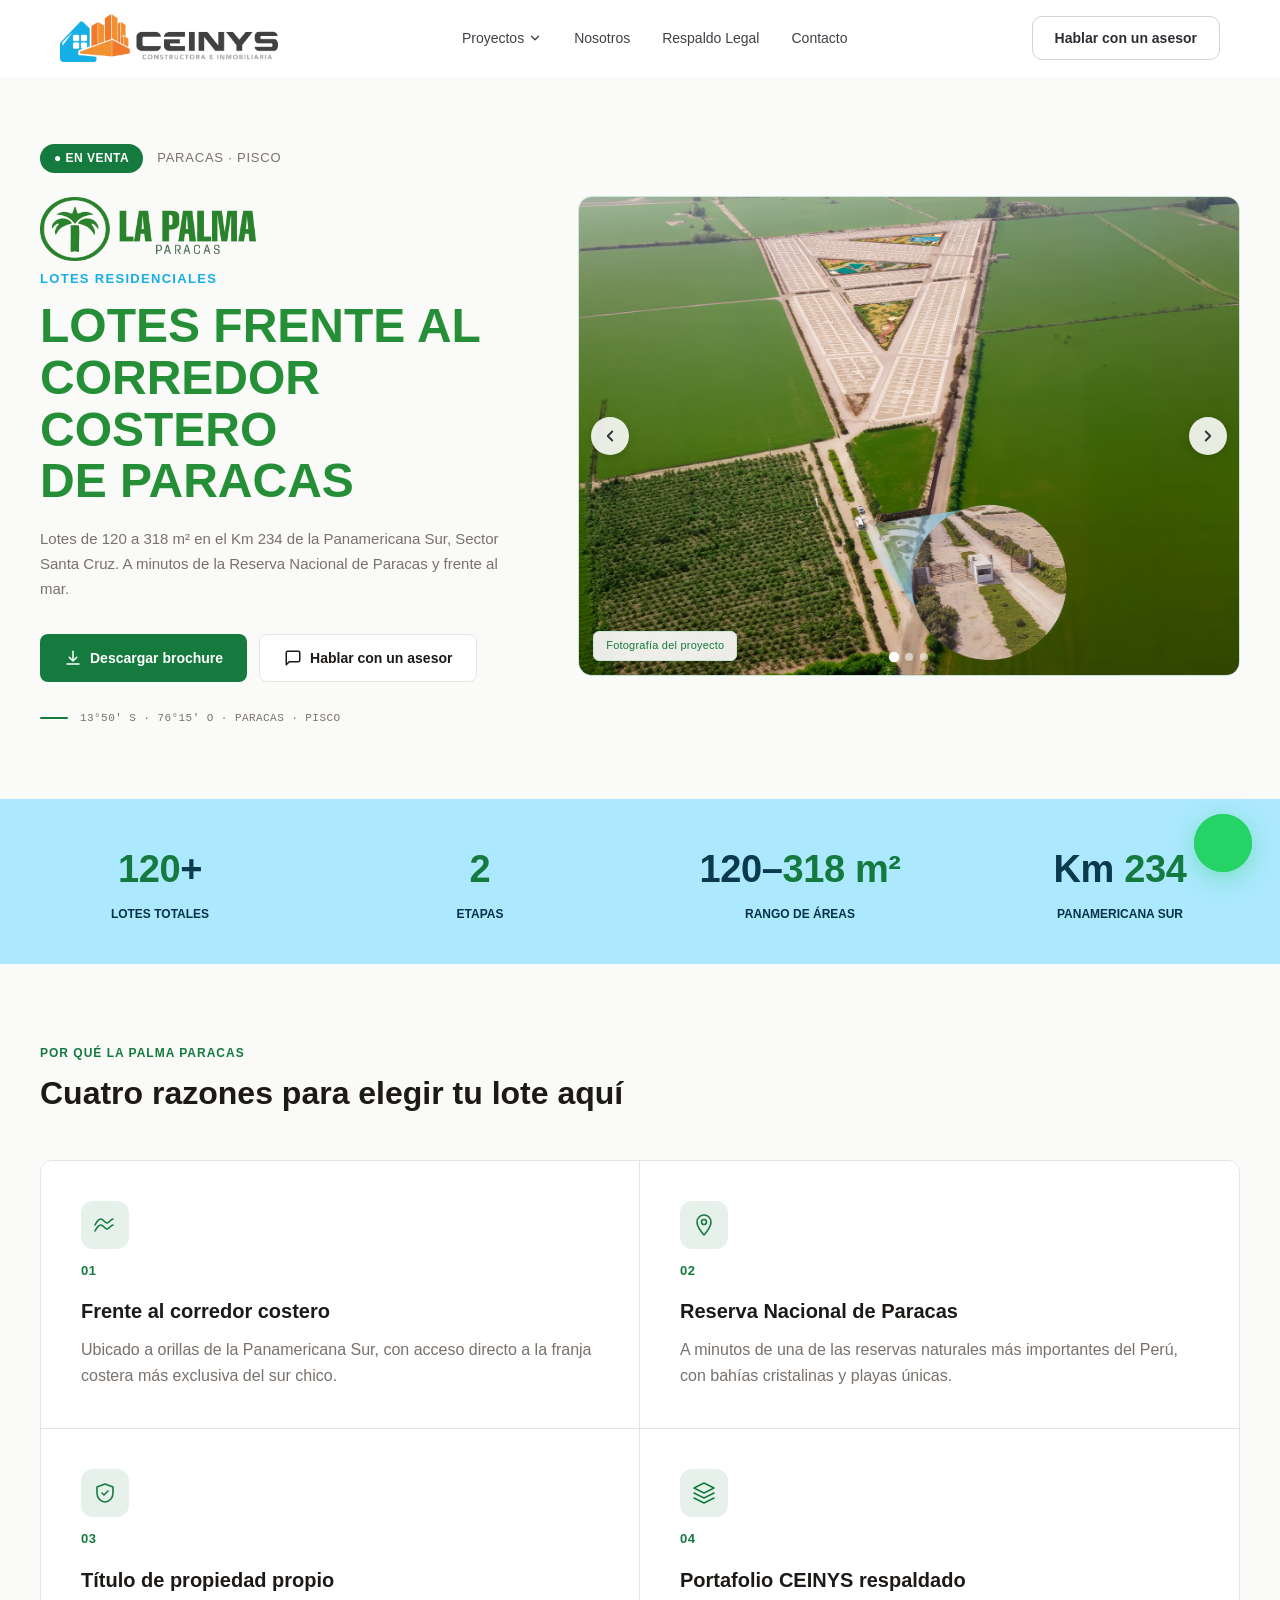
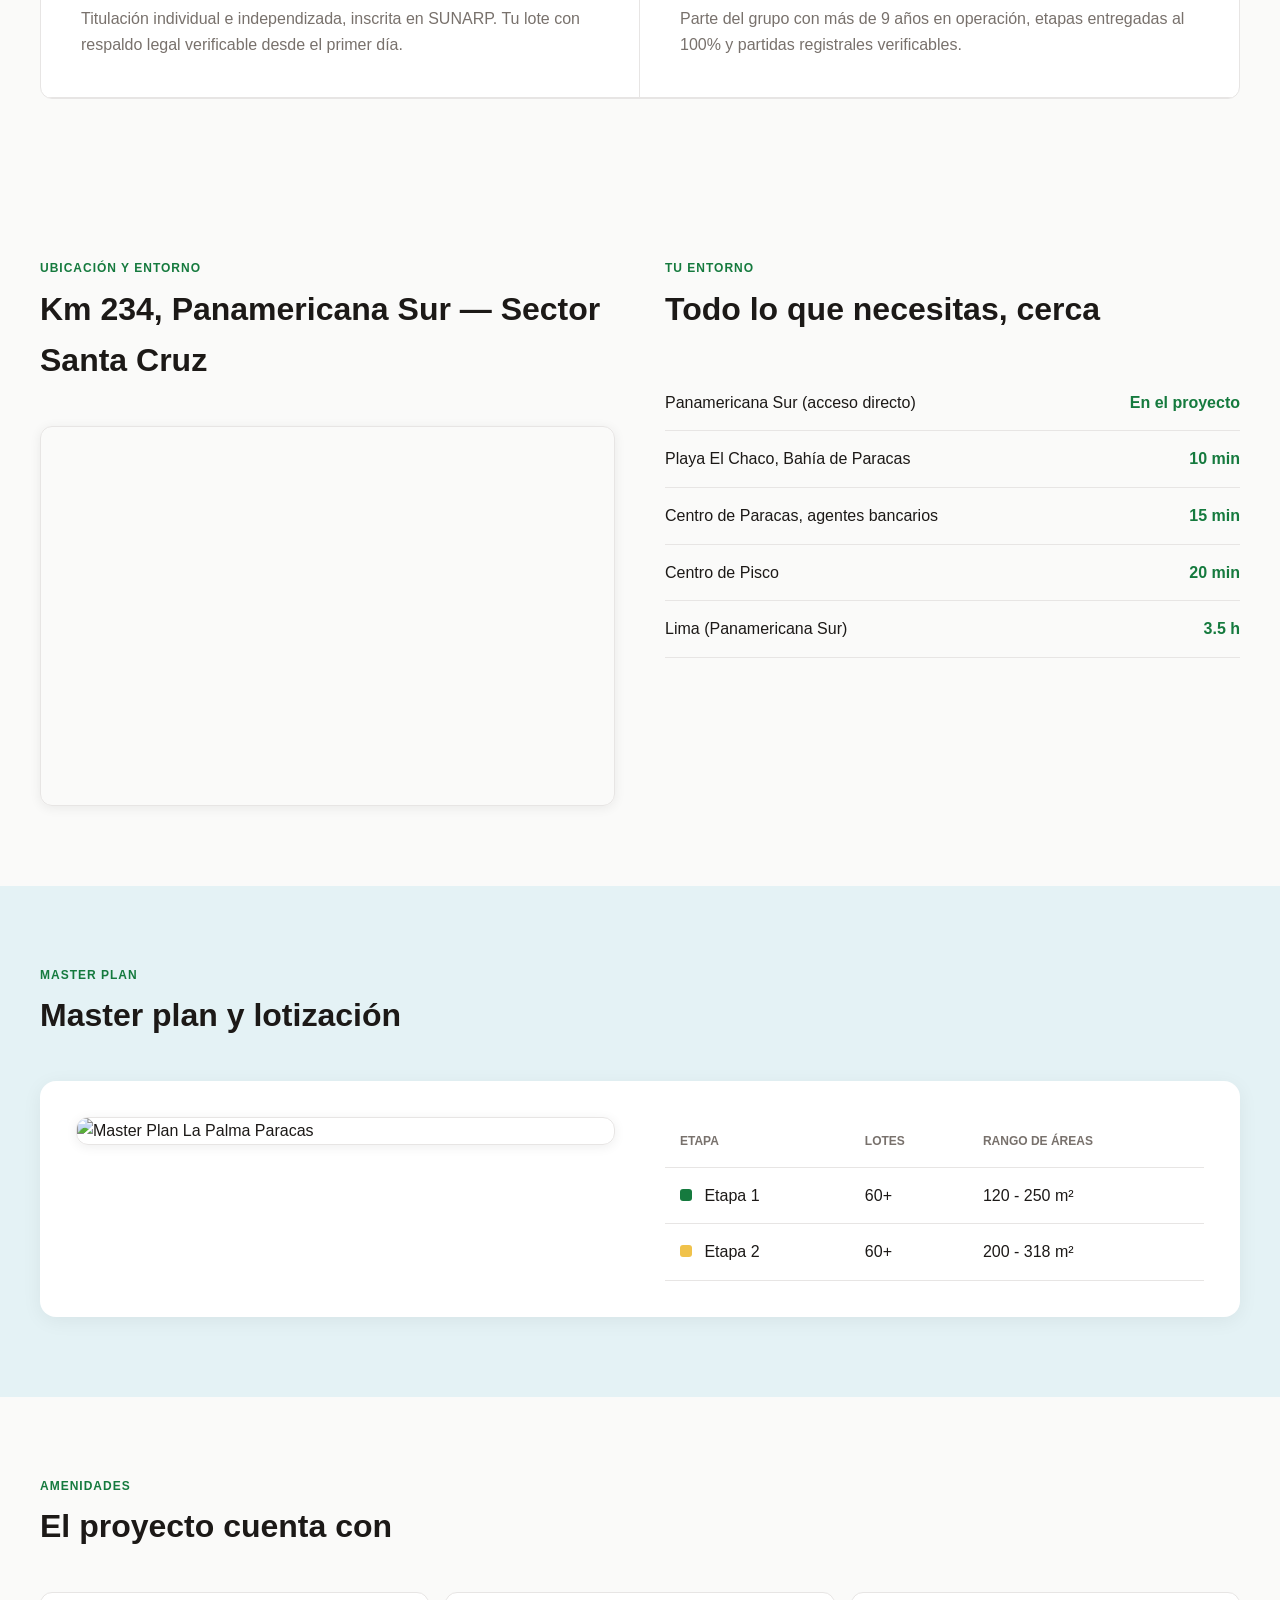
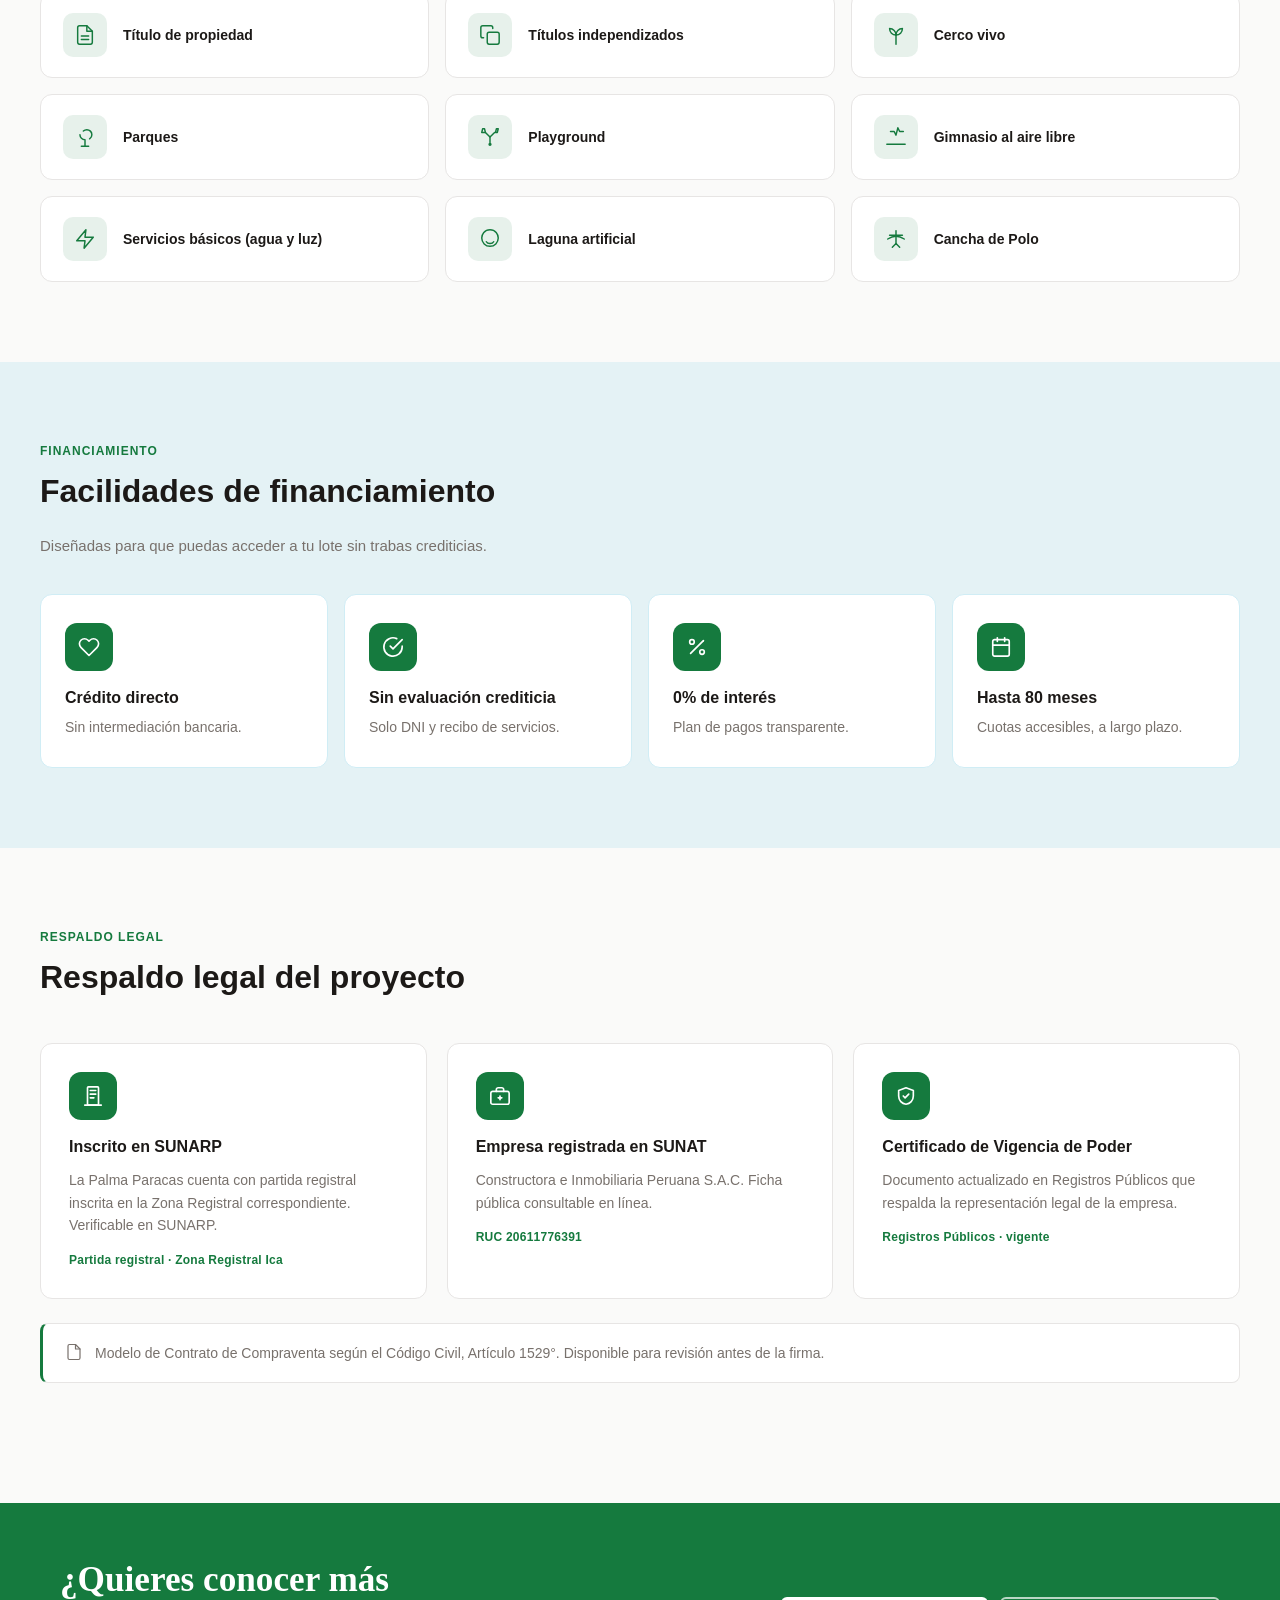
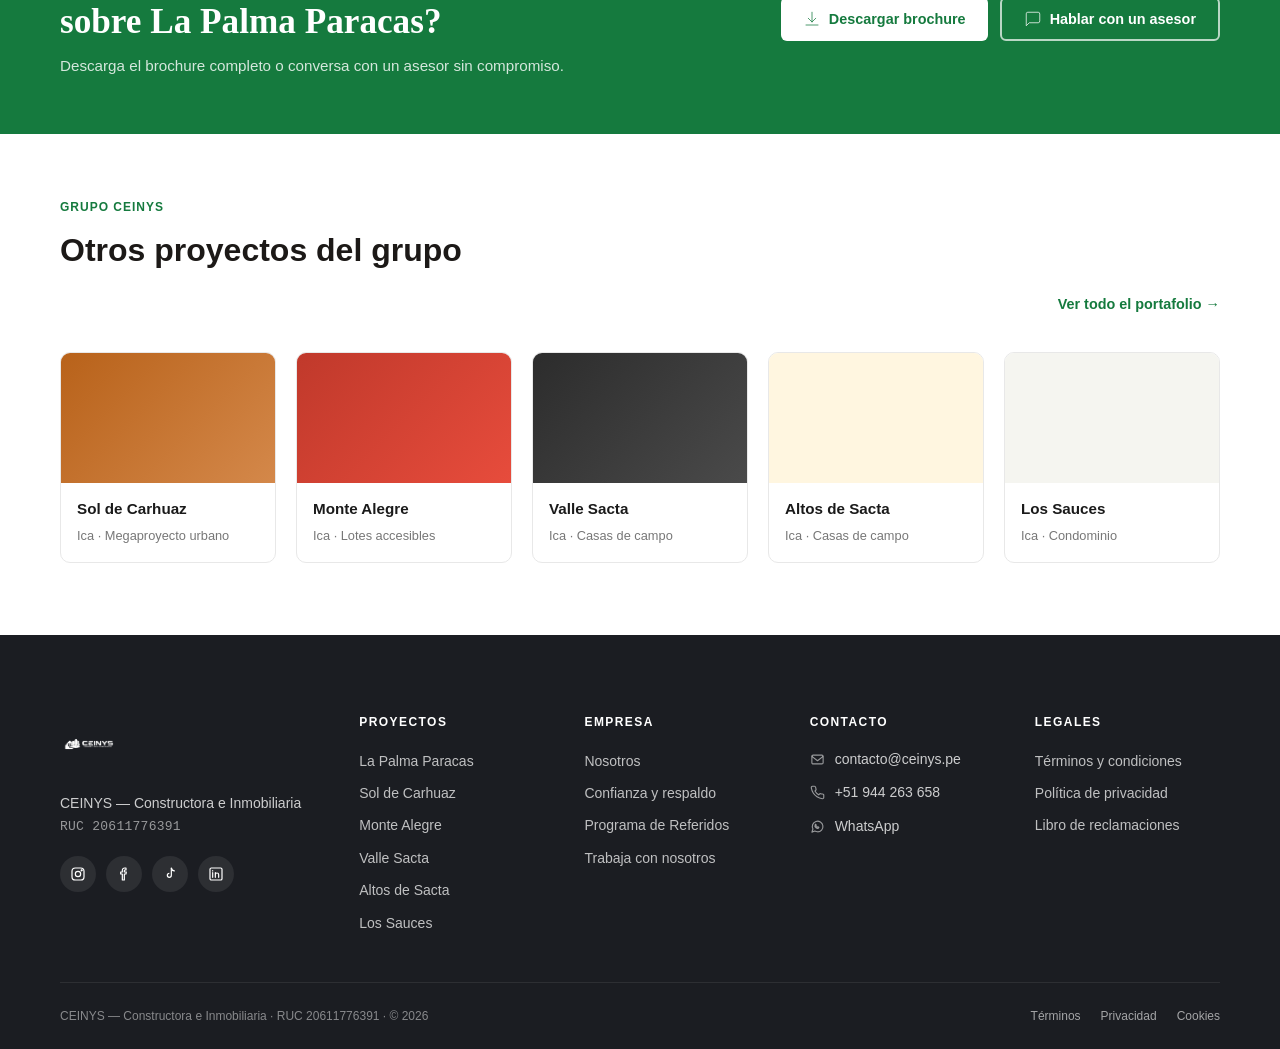
==== commit 341f54ac: "fix: corregir mayúscula en Index.html → index.html para GitHub Pages GitHub Pages es case-sensitive;" ====
--- a/lapalmaparacas.html
+++ b/lapalmaparacas.html
@@ -11,7 +11,7 @@
     <!-- Header institucional unificado -->
     <header class="header" id="siteHeader">
         <div class="container header-inner">
-            <a class="header-logo" href="./Index.html">
+            <a class="header-logo" href="./index.html">
                 <img src="./images/logoCeinys2.png" alt="CEINYS">
             </a>
             <nav class="header-nav">
@@ -24,19 +24,19 @@
                     </button>
                     <div class="nav-dropdown-menu">
                         <a href="./lapalmaparacas.html">La Palma Paracas</a>
-                        <a href="./Index.html#proyectos">Sol de Carhuaz</a>
-                        <a href="./Index.html#proyectos">Monte Alegre</a>
-                        <a href="./Index.html#proyectos">Valle Sacta</a>
+                        <a href="./index.html#proyectos">Sol de Carhuaz</a>
+                        <a href="./index.html#proyectos">Monte Alegre</a>
+                        <a href="./index.html#proyectos">Valle Sacta</a>
                         <a href="./proyectoaltos.html">Altos de Sacta</a>
-                        <a href="./Index.html#proyectos">Los Sauces</a>
-                    </div>
-                </div>
-                <a href="./Index.html#nosotros">Nosotros</a>
-                <a href="./Index.html#confianza">Respaldo Legal</a>
-                <a href="./Index.html#contacto">Contacto</a>
+                        <a href="./index.html#proyectos">Los Sauces</a>
+                    </div>
+                </div>
+                <a href="./index.html#nosotros">Nosotros</a>
+                <a href="./index.html#confianza">Respaldo Legal</a>
+                <a href="./index.html#contacto">Contacto</a>
             </nav>
             <div class="header-cta-desktop">
-                <a class="btn btn-ghost" href="./Index.html#contacto">Hablar con un asesor</a>
+                <a class="btn btn-ghost" href="./index.html#contacto">Hablar con un asesor</a>
             </div>
             <button class="header-burger" id="openMobileMenu" aria-label="Abrir menú">
                 <svg viewBox="0 0 24 24" fill="none" stroke="currentColor"><path d="M4 7h16M4 12h16M4 17h16" stroke-linecap="round"/></svg>
@@ -63,19 +63,19 @@
                 </button>
                 <div class="mobile-overlay-sub">
                     <a href="./lapalmaparacas.html">La Palma Paracas</a>
-                    <a href="./Index.html#proyectos">Sol de Carhuaz</a>
-                    <a href="./Index.html#proyectos">Monte Alegre</a>
-                    <a href="./Index.html#proyectos">Valle Sacta</a>
+                    <a href="./index.html#proyectos">Sol de Carhuaz</a>
+                    <a href="./index.html#proyectos">Monte Alegre</a>
+                    <a href="./index.html#proyectos">Valle Sacta</a>
                     <a href="./proyectoaltos.html">Altos de Sacta</a>
-                    <a href="./Index.html#proyectos">Los Sauces</a>
-                </div>
-            </div>
-            <a href="./Index.html#nosotros" style="transition-delay: 180ms;">Nosotros</a>
-            <a href="./Index.html#confianza" style="transition-delay: 240ms;">Respaldo Legal</a>
-            <a href="./Index.html#contacto" style="transition-delay: 300ms;">Contacto</a>
+                    <a href="./index.html#proyectos">Los Sauces</a>
+                </div>
+            </div>
+            <a href="./index.html#nosotros" style="transition-delay: 180ms;">Nosotros</a>
+            <a href="./index.html#confianza" style="transition-delay: 240ms;">Respaldo Legal</a>
+            <a href="./index.html#contacto" style="transition-delay: 300ms;">Contacto</a>
         </nav>
         <div class="mobile-overlay-foot">
-            <a class="btn-ghost-light" href="./Index.html#contacto">Hablar con un asesor →</a>
+            <a class="btn-ghost-light" href="./index.html#contacto">Hablar con un asesor →</a>
             <div class="mobile-overlay-social">
                 <a href="#" aria-label="Instagram">
                     <svg viewBox="0 0 24 24" fill="none" stroke="currentColor"><rect x="3" y="3" width="18" height="18" rx="5"/><circle cx="12" cy="12" r="4"/><circle cx="17.5" cy="6.5" r="0.8" fill="currentColor"/></svg>
@@ -507,7 +507,7 @@
                     <p class="section-tag">Grupo Ceinys</p>
                     <h2 class="section-title" style="margin-top: 8px;">Otros proyectos del grupo</h2>
                 </div>
-                <a href="./Index.html#proyectos" class="otros-ver-todo">Ver todo el portafolio →</a>
+                <a href="./index.html#proyectos" class="otros-ver-todo">Ver todo el portafolio →</a>
             </div>
             <div class="otros-grid">
                 <div class="proyecto-card">
@@ -608,8 +608,8 @@
                 <div>
                     <h5>Empresa</h5>
                     <ul>
-                        <li><a href="./Index.html#nosotros">Nosotros</a></li>
-                        <li><a href="./Index.html#confianza">Confianza y respaldo</a></li>
+                        <li><a href="./index.html#nosotros">Nosotros</a></li>
+                        <li><a href="./index.html#confianza">Confianza y respaldo</a></li>
                         <li><a href="#">Programa de Referidos</a></li>
                         <li><a href="#">Trabaja con nosotros</a></li>
                     </ul>
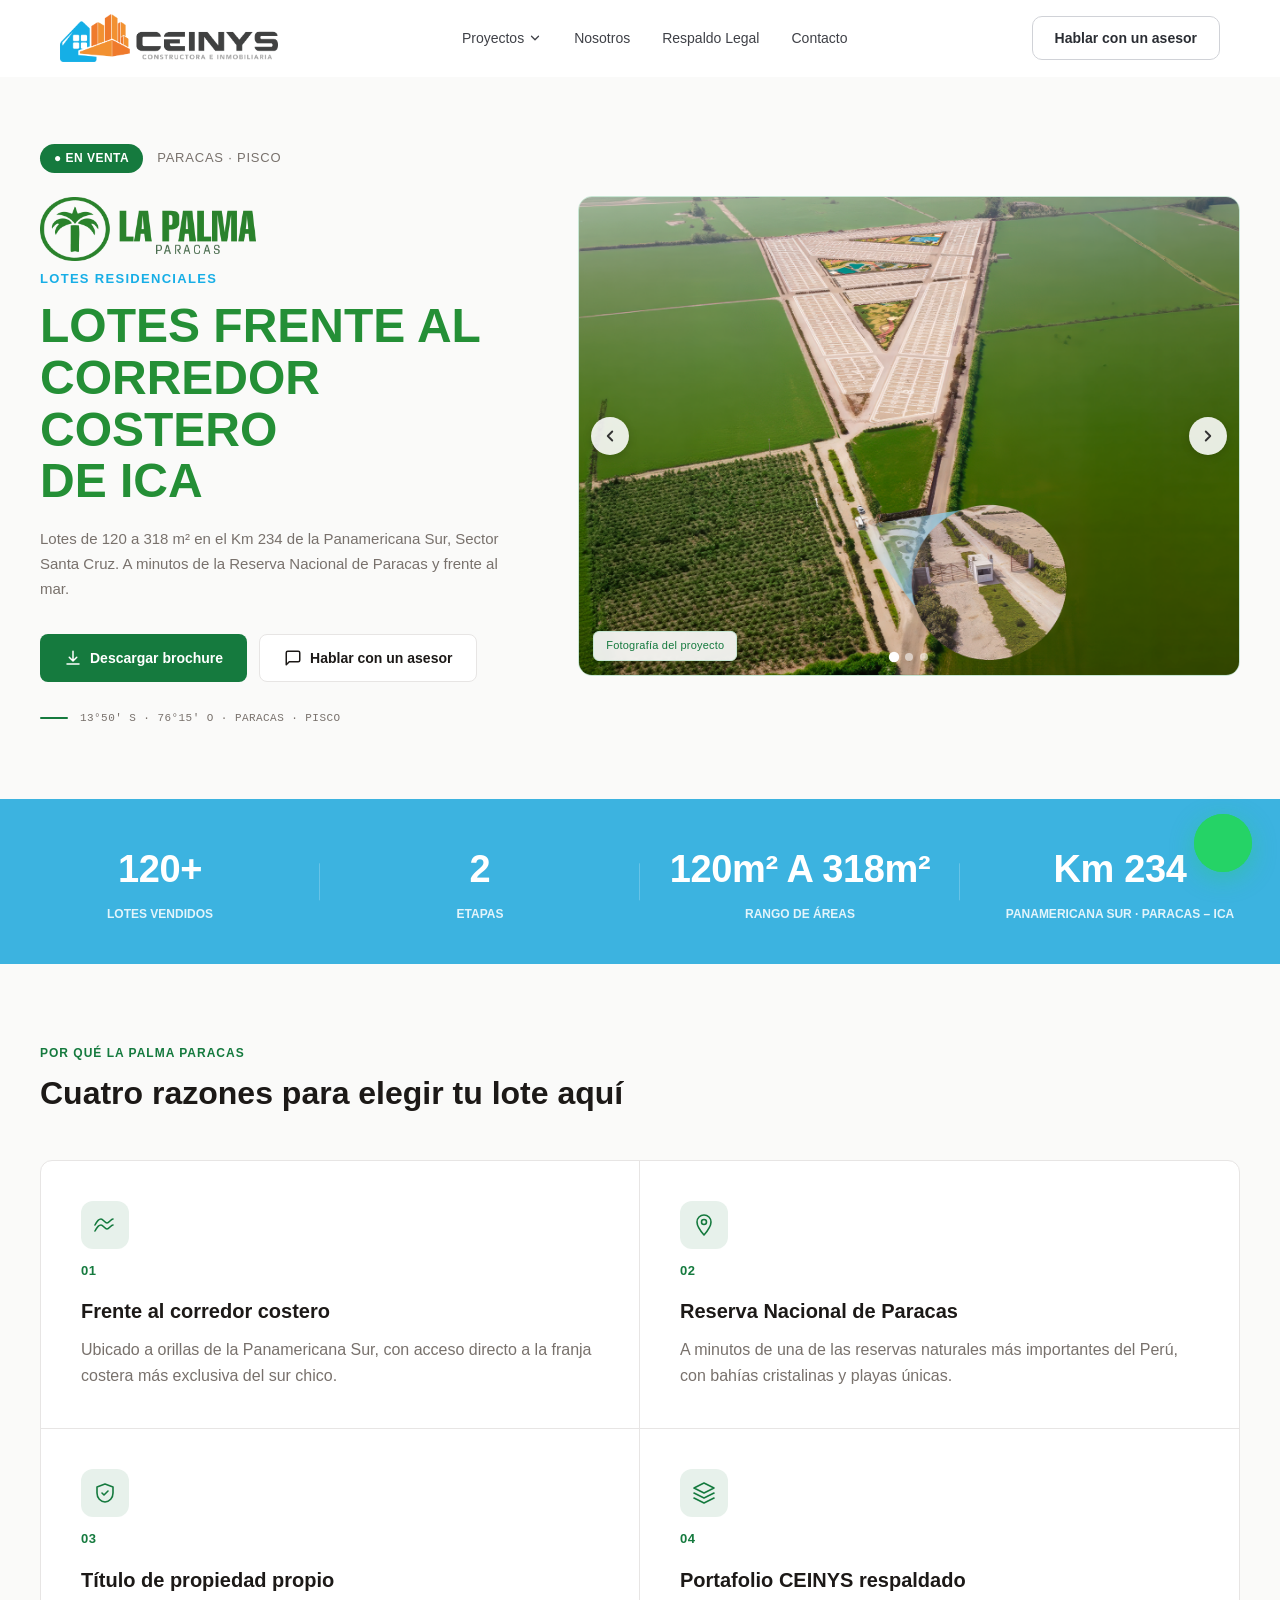
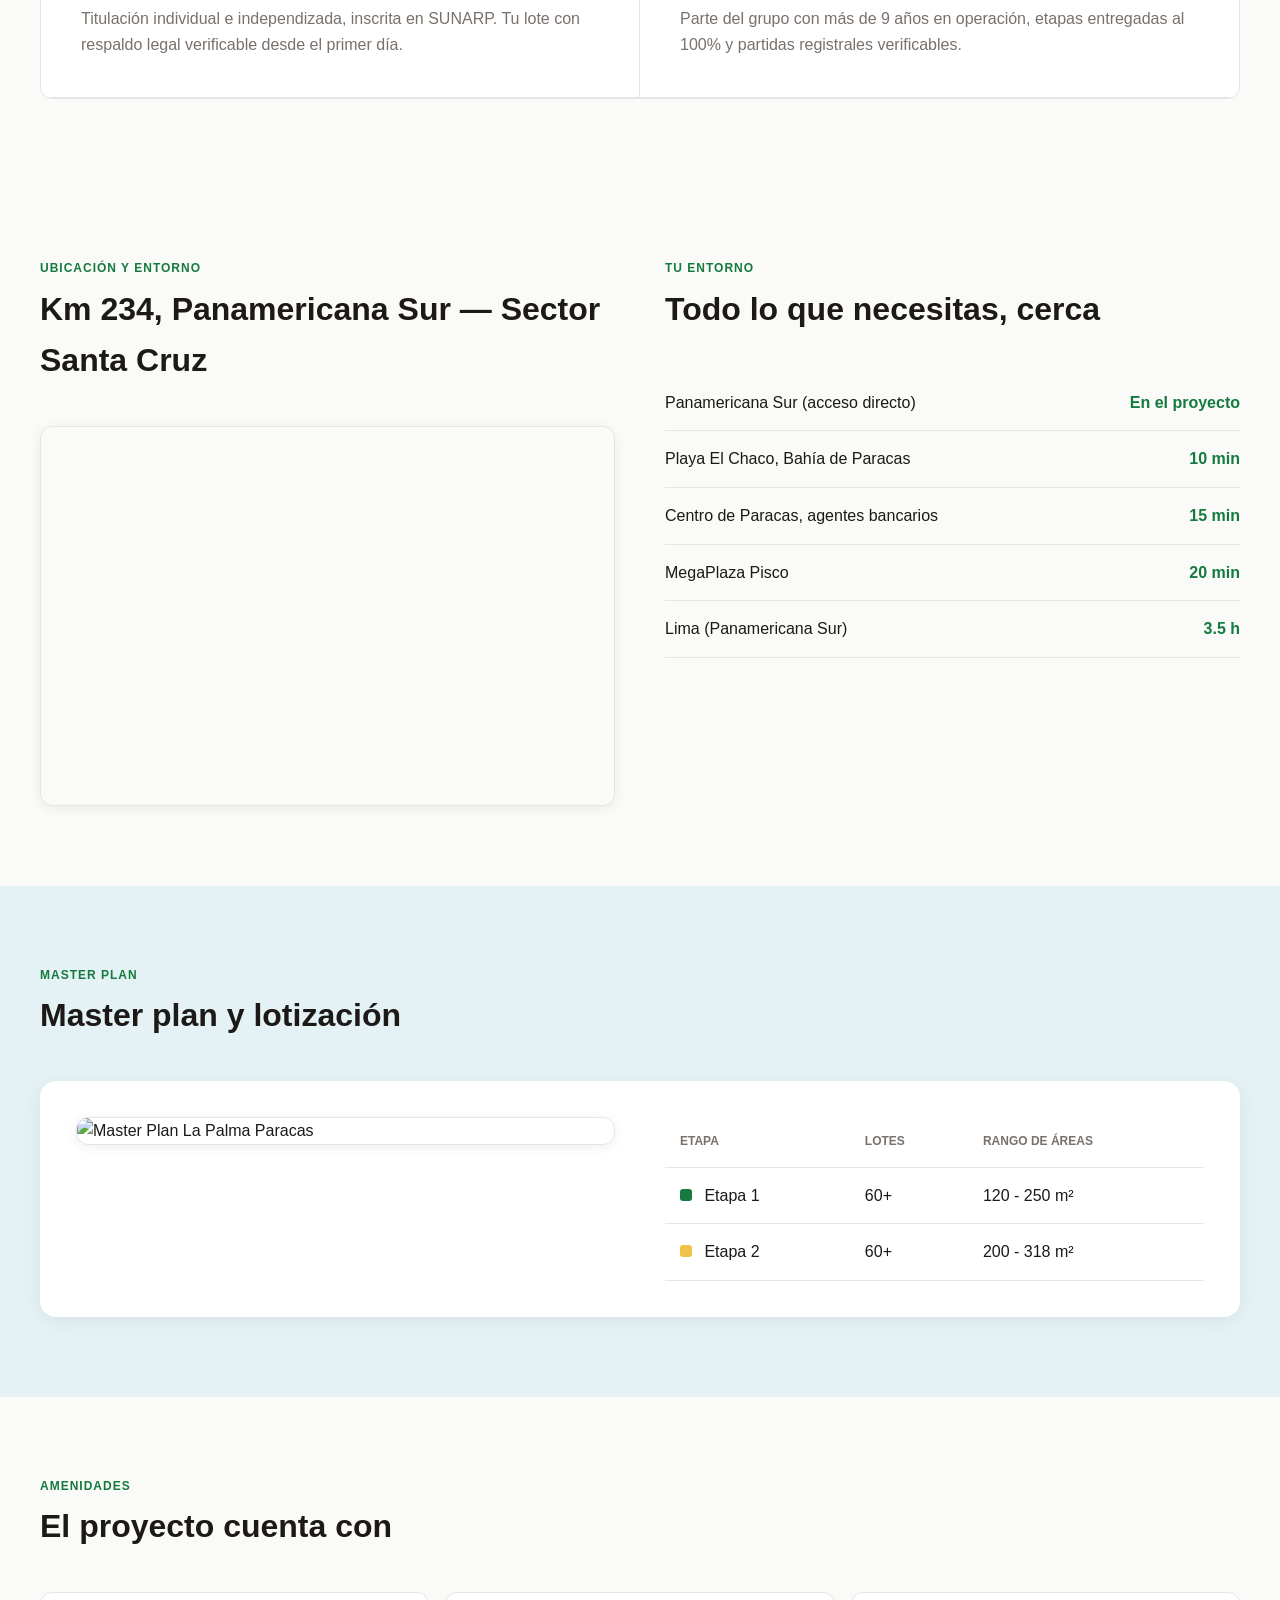
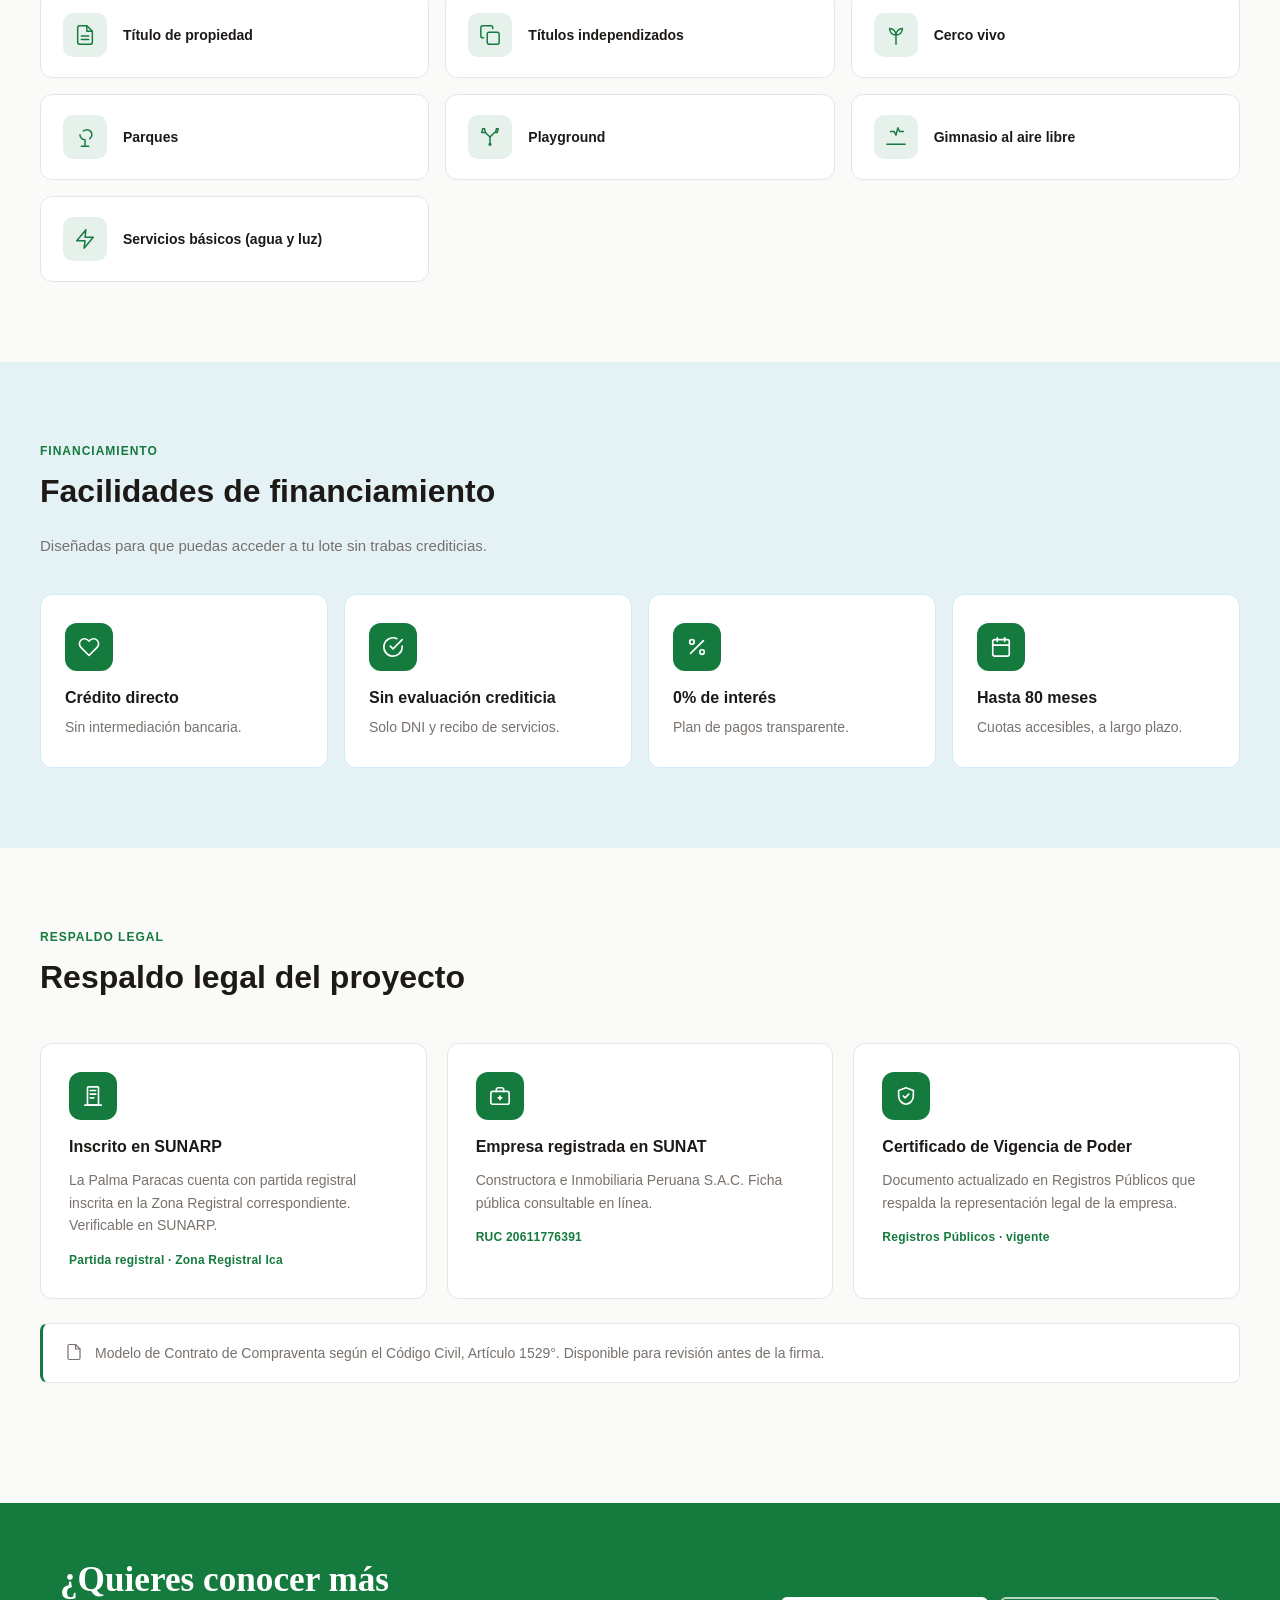
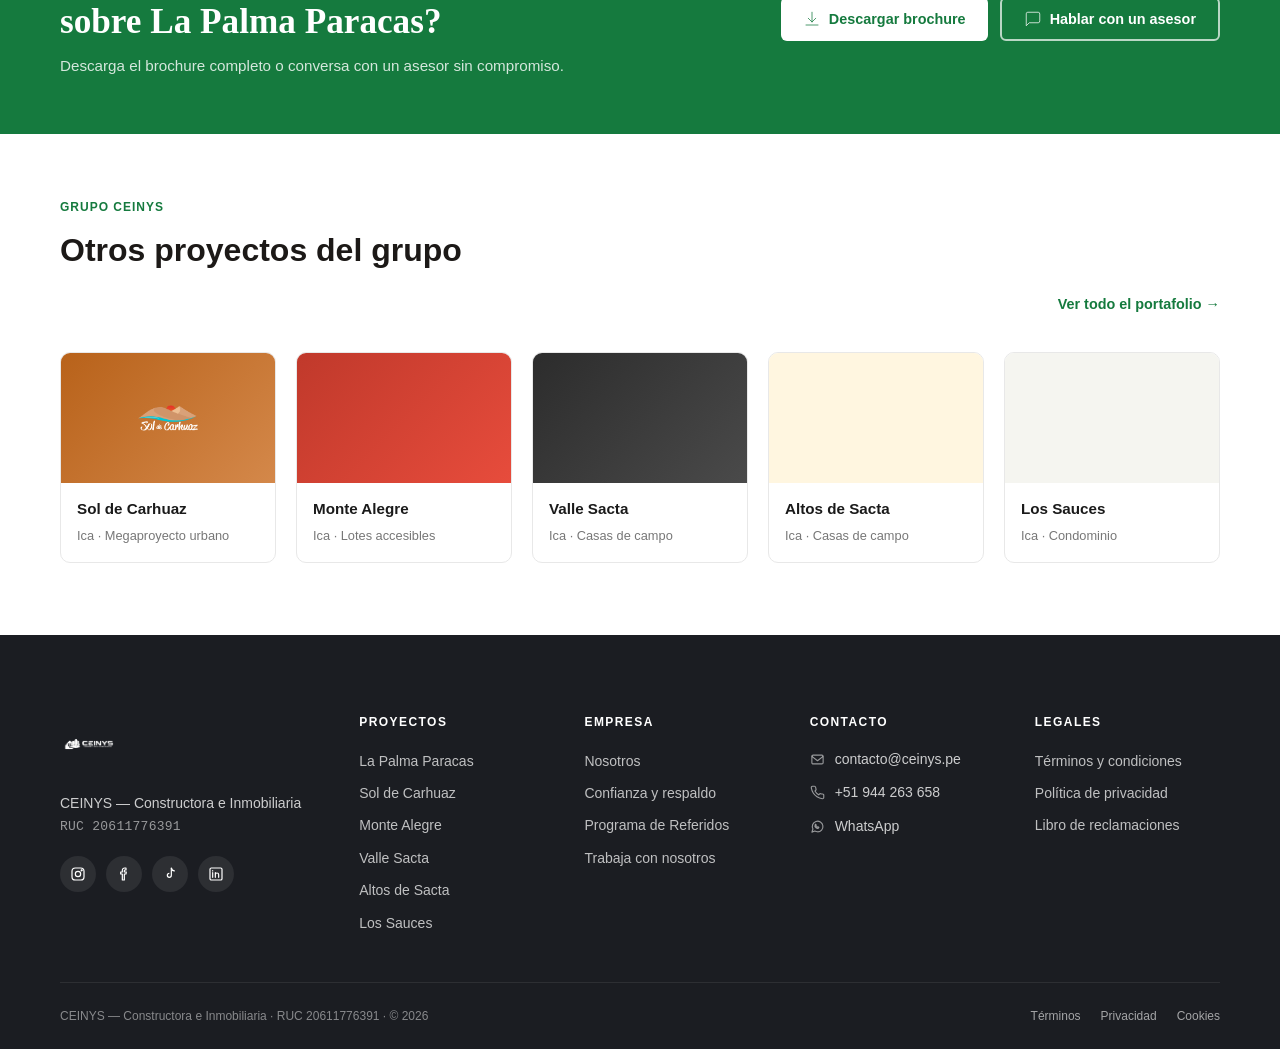
==== commit 6e52beaa: "feat: mejoras responsive + stats bar + amenidades lapalmaparacas - Franja stats: color #3CB3E0, núme" ====
--- a/lapalmaparacas.html
+++ b/lapalmaparacas.html
@@ -109,7 +109,7 @@
 
                 <p class="hero-category">LOTES RESIDENCIALES</p>
 
-                <h1 class="hero-title">LOTES FRENTE AL<br>CORREDOR COSTERO<br>DE PARACAS</h1>
+                <h1 class="hero-title">LOTES FRENTE AL<br>CORREDOR COSTERO<br>DE ICA</h1>
                 <p class="hero-description">Lotes de 120 a 318 m² en el Km 234 de la Panamericana Sur, Sector Santa Cruz. A minutos de la Reserva Nacional de Paracas y frente al mar.</p>
 
                 <div class="hero-buttons">
@@ -177,19 +177,19 @@
     <section class="stats-bar" id="statsBar">
         <div class="stat-item">
             <h2><span class="count-num" data-target="120">0</span>+</h2>
-            <p>Lotes Totales</p>
+            <p>Lotes Vendidos</p>
         </div>
         <div class="stat-item">
             <h2><span class="count-num" data-target="2">0</span></h2>
             <p>Etapas</p>
         </div>
         <div class="stat-item">
-            <h2>120–<span class="count-num" data-target="318">0</span> <span>m²</span></h2>
+            <h2><span class="count-num" data-target="120">0</span><span>m²</span> A <span class="count-num" data-target="318">0</span><span>m²</span></h2>
             <p>Rango de áreas</p>
         </div>
         <div class="stat-item">
             <h2>Km <span class="count-num" data-target="234">0</span></h2>
-            <p>Panamericana Sur</p>
+            <p>Panamericana Sur · Paracas – Ica</p>
         </div>
     </section>
 
@@ -278,7 +278,7 @@
                         <span class="time-badge">15 min</span>
                     </li>
                     <li class="timeline-item">
-                        <span>Centro de Pisco</span>
+                        <span>MegaPlaza Pisco</span>
                         <span class="time-badge">20 min</span>
                     </li>
                     <li class="timeline-item">
@@ -389,18 +389,6 @@
                 </div>
                 <span>Servicios básicos (agua y luz)</span>
             </div>
-            <div class="amenidad-card">
-                <div class="amenidad-icon">
-                    <svg viewBox="0 0 24 24" fill="none" stroke="currentColor" stroke-width="1.6" stroke-linecap="round" stroke-linejoin="round"><path d="M12 2C6 2 3 7 3 11a9 9 0 0018 0c0-4-3-9-9-9z"/><path d="M8 15c.8 1.5 2.2 2 4 2s3.2-.5 4-2"/></svg>
-                </div>
-                <span>Laguna artificial</span>
-            </div>
-            <div class="amenidad-card">
-                <div class="amenidad-icon">
-                    <svg viewBox="0 0 24 24" fill="none" stroke="currentColor" stroke-width="1.6" stroke-linecap="round" stroke-linejoin="round"><path d="M8 21l4-4 4 4"/><path d="M12 17V3"/><path d="M5 8h14"/><path d="M3 12c3-2 6-3 9-3s6 1 9 3"/></svg>
-                </div>
-                <span>Cancha de Polo</span>
-            </div>
         </div>
     </section>
 
@@ -512,7 +500,7 @@
             <div class="otros-grid">
                 <div class="proyecto-card">
                     <div class="proyecto-card-img" style="background: linear-gradient(135deg, #b8621a 0%, #d4884a 100%);">
-                        <img src="./images/logoSolCarhuaz.png" alt="Sol de Carhuaz" onerror="this.style.display='none'">
+                        <img src="./images/logosolcarhuaz.png" alt="Sol de Carhuaz" onerror="this.style.display='none'">
                     </div>
                     <div class="proyecto-card-info">
                         <h4>Sol de Carhuaz</h4>
--- a/css/lapalma.css
+++ b/css/lapalma.css
@@ -553,16 +553,25 @@
 
 /* --- STATS BAR --- */
 .stats-bar {
-    background: #ace9ff;
-    color: #0B3A4D;
+    background: #3CB3E0;
+    color: #fff;
     padding: 40px 0;
     display: grid;
     grid-template-columns: repeat(4, 1fr);
     text-align: center;
 }
-.stat-item h2 { font-size: 38px; font-weight: 800; letter-spacing: -0.01em; color: #0B3A4D; }
-.stat-item h2 span { color: var(--primary-color); }
-.stat-item p { font-size: 12px; color: #073245; text-transform: uppercase; margin-top: 5px; font-weight: 600; }
+.stat-item { padding: 0 20px; position: relative; }
+.stat-item:not(:last-child)::after {
+    content: '';
+    position: absolute;
+    right: 0; top: 50%;
+    transform: translateY(-50%);
+    height: 44%; width: 1px;
+    background: rgba(255,255,255,0.22);
+}
+.stat-item h2 { font-size: 38px; font-weight: 800; letter-spacing: -0.01em; color: #fff; }
+.stat-item h2 span { color: #fff; }
+.stat-item p { font-size: 12px; color: rgba(255,255,255,0.85); text-transform: uppercase; margin-top: 5px; font-weight: 600; }
 
 /* --- SECTIONS --- */
 .section-padding { padding: 80px 0; }
@@ -576,7 +585,7 @@
 }
 
 .section-title {
-    font-size: 32px;
+    font-size: clamp(22px, 4vw, 32px);
     margin-top: 5px;
     margin-bottom: 40px;
     font-weight: 700;
@@ -986,11 +995,18 @@
 @media (max-width: 980px) { .footer-grid { grid-template-columns: 1fr 1fr; row-gap: 40px; } }
 @media (max-width: 540px) { .footer-grid { grid-template-columns: 1fr; } }
 
+/* Tablet grande — navbar oculto + grids a 2 columnas */
 @media (max-width: 960px) {
     .header-nav, .header-cta-desktop { display: none; }
     .header-burger { display: flex; }
-}
-
+    .entorno-grid { grid-template-columns: 1fr; gap: 32px; }
+    .finan-grid { grid-template-columns: repeat(2, 1fr); }
+    .legal-grid { grid-template-columns: repeat(2, 1fr); }
+    .amenidades-grid { grid-template-columns: repeat(2, 1fr); }
+    .section-padding { padding: 64px 0; }
+}
+
+/* Tablet — hero apilado */
 @media (max-width: 900px) {
     .hero-grid { grid-template-columns: 1fr; gap: 36px; }
     .hero-render-wrap { order: -1; }
@@ -998,22 +1014,42 @@
     .hero-title { font-size: clamp(28px, 7vw, 40px); }
 }
 
+/* Mobile 768px */
 @media (max-width: 768px) {
     body { padding-top: 80px; }
-    .hero { padding: 40px 0 56px; }
-    .grid-reasons, .entorno-grid, .master-grid, .amenidades-grid, .finan-grid, .legal-grid {
-        grid-template-columns: 1fr !important;
-    }
-    .hero-buttons { flex-direction: column; align-items: flex-start; }
+    .section-padding { padding: 48px 0; }
+    .hero { padding: 36px 0 48px; }
+    .map-wrapper { height: 260px; }
+    .master-box { padding: 20px 16px; }
+    .grid-reasons, .master-grid { grid-template-columns: 1fr !important; }
+    .finan-grid { grid-template-columns: repeat(2, 1fr) !important; }
+    .amenidades-grid { grid-template-columns: repeat(2, 1fr) !important; }
+    .legal-grid { grid-template-columns: 1fr !important; }
+    .hero-buttons { flex-direction: column; align-items: stretch; }
     .btn-primary, .btn-secondary { width: 100%; justify-content: center; }
-    .stats-bar { grid-template-columns: 1fr 1fr; gap: 20px; }
-    .hero-render-box { height: 260px; }
+    .stats-bar { grid-template-columns: 1fr 1fr; padding: 28px 16px; }
+    .stat-item { padding: 12px 8px; }
+    .stat-item::after { display: none; }
+    .stat-item h2 { font-size: 28px; }
+    .stat-item p { font-size: 10px; }
     .hero-description { max-width: 100%; }
-}
-
+    .section-title { margin-bottom: 24px; }
+    .master-grid > div { overflow-x: auto; }
+}
+
+/* Mobile pequeño 540px */
+@media (max-width: 540px) {
+    .finan-grid { grid-template-columns: 1fr !important; }
+    .amenidades-grid { grid-template-columns: 1fr !important; }
+}
+
+/* Mobile muy pequeño 480px */
 @media (max-width: 480px) {
+    .section-padding { padding: 40px 0; }
     .hero-title { font-size: 26px; }
     .hero-slider { height: 220px; }
+    .stat-item h2 { font-size: 22px; }
+    .stat-item p { font-size: 9px; }
 }
 
 /* --- WHATSAPP FLOTANTE --- */
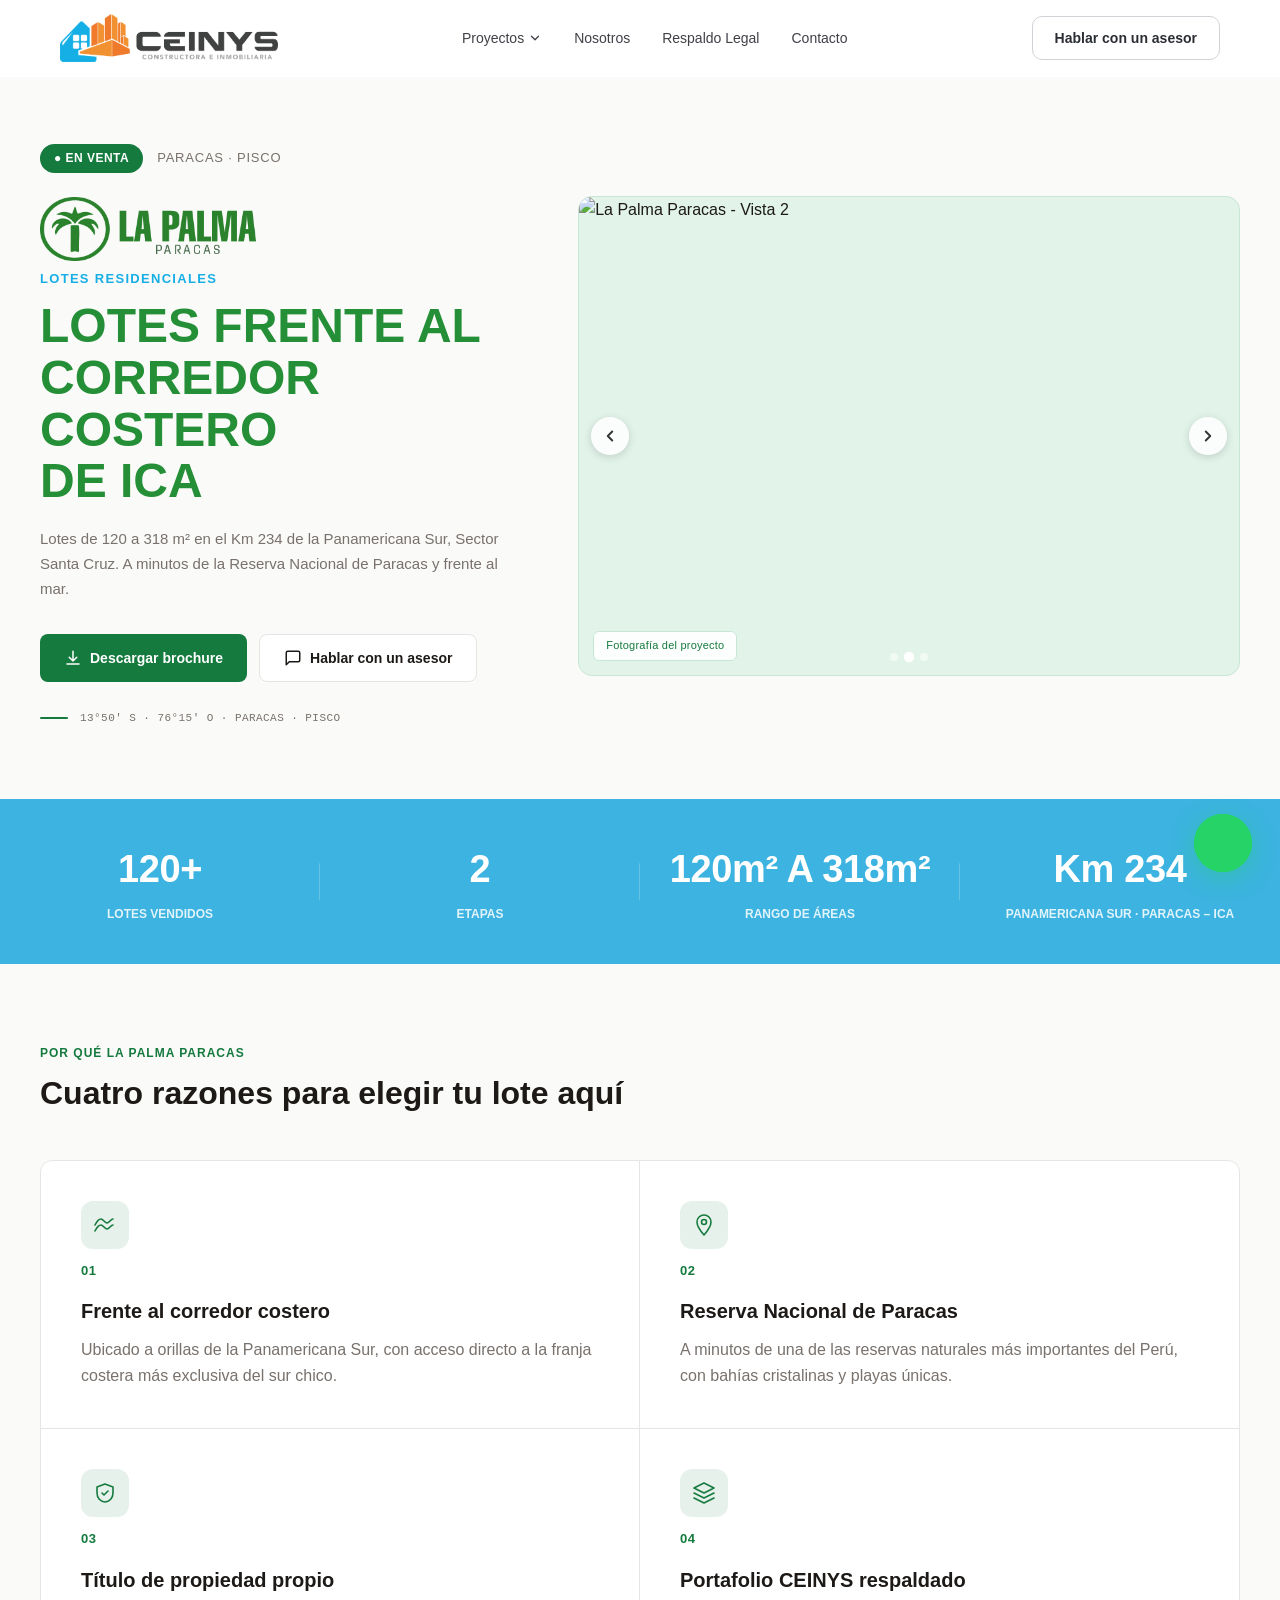
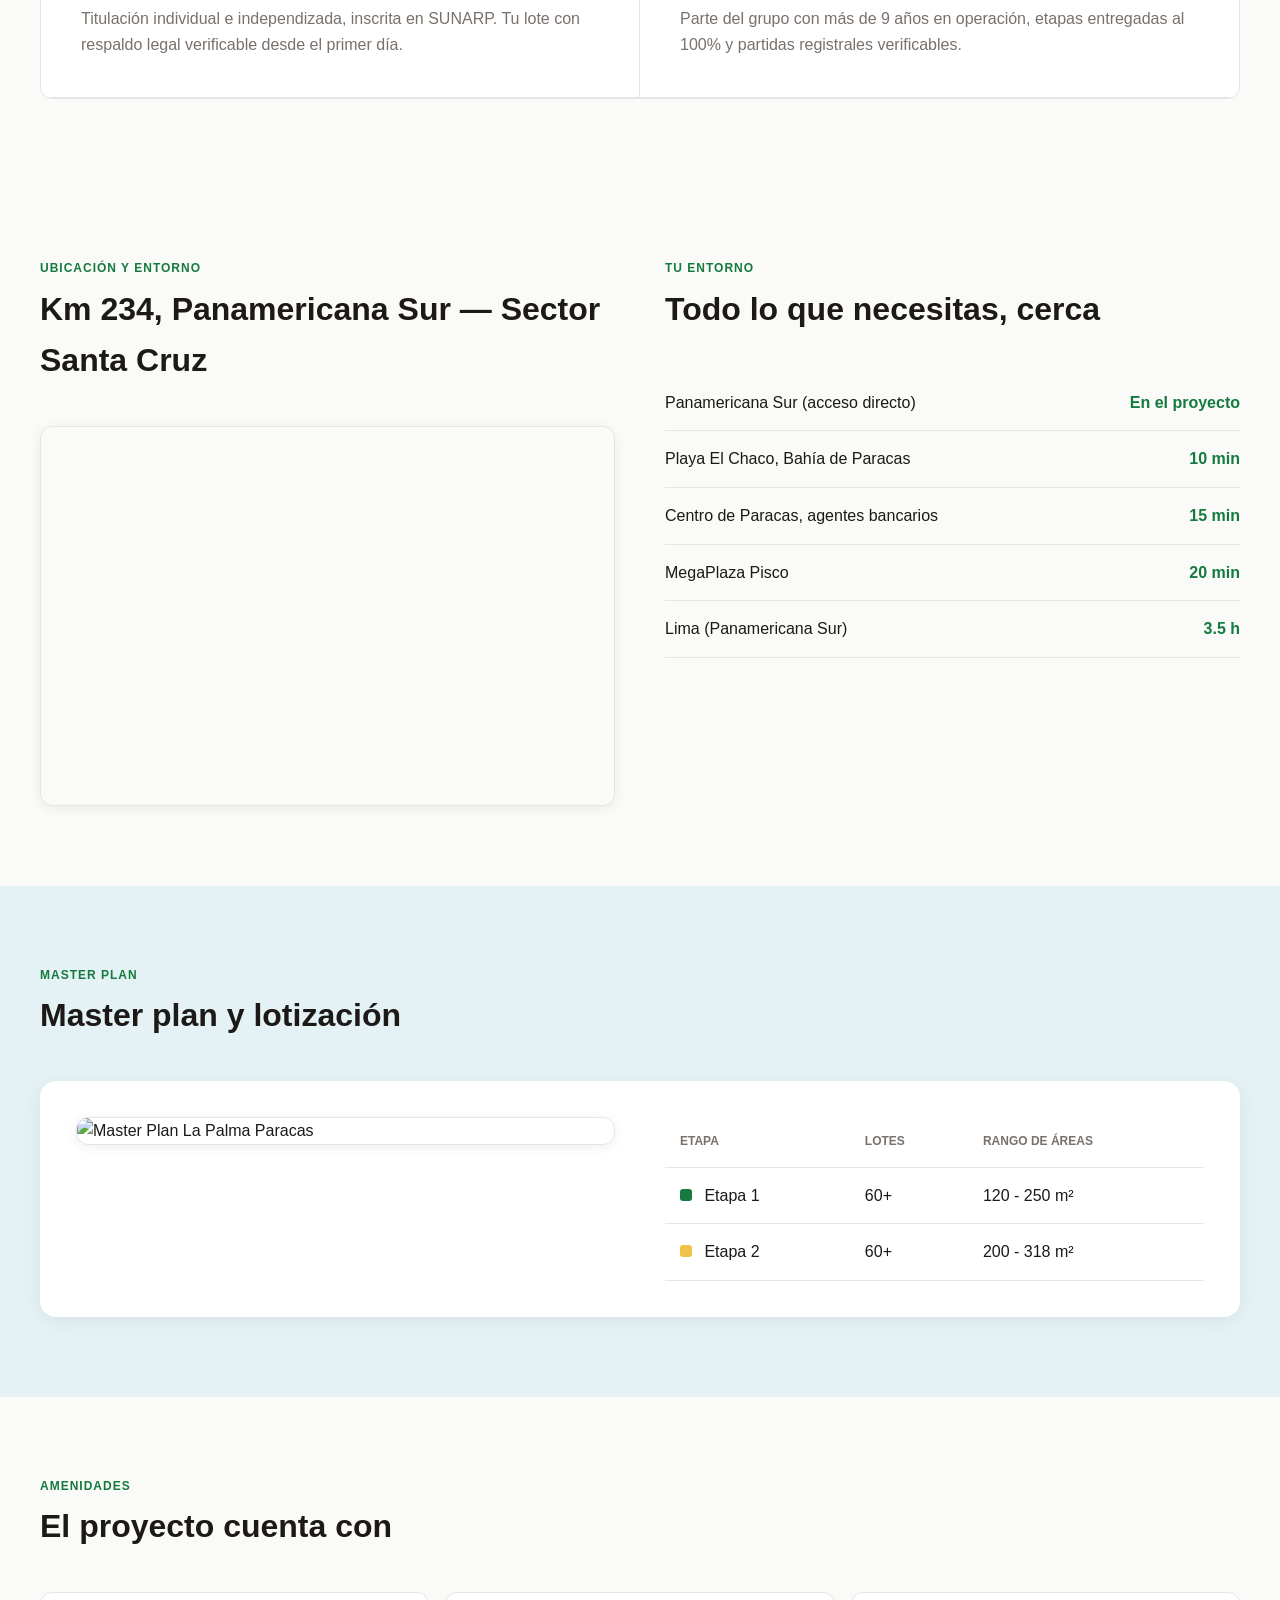
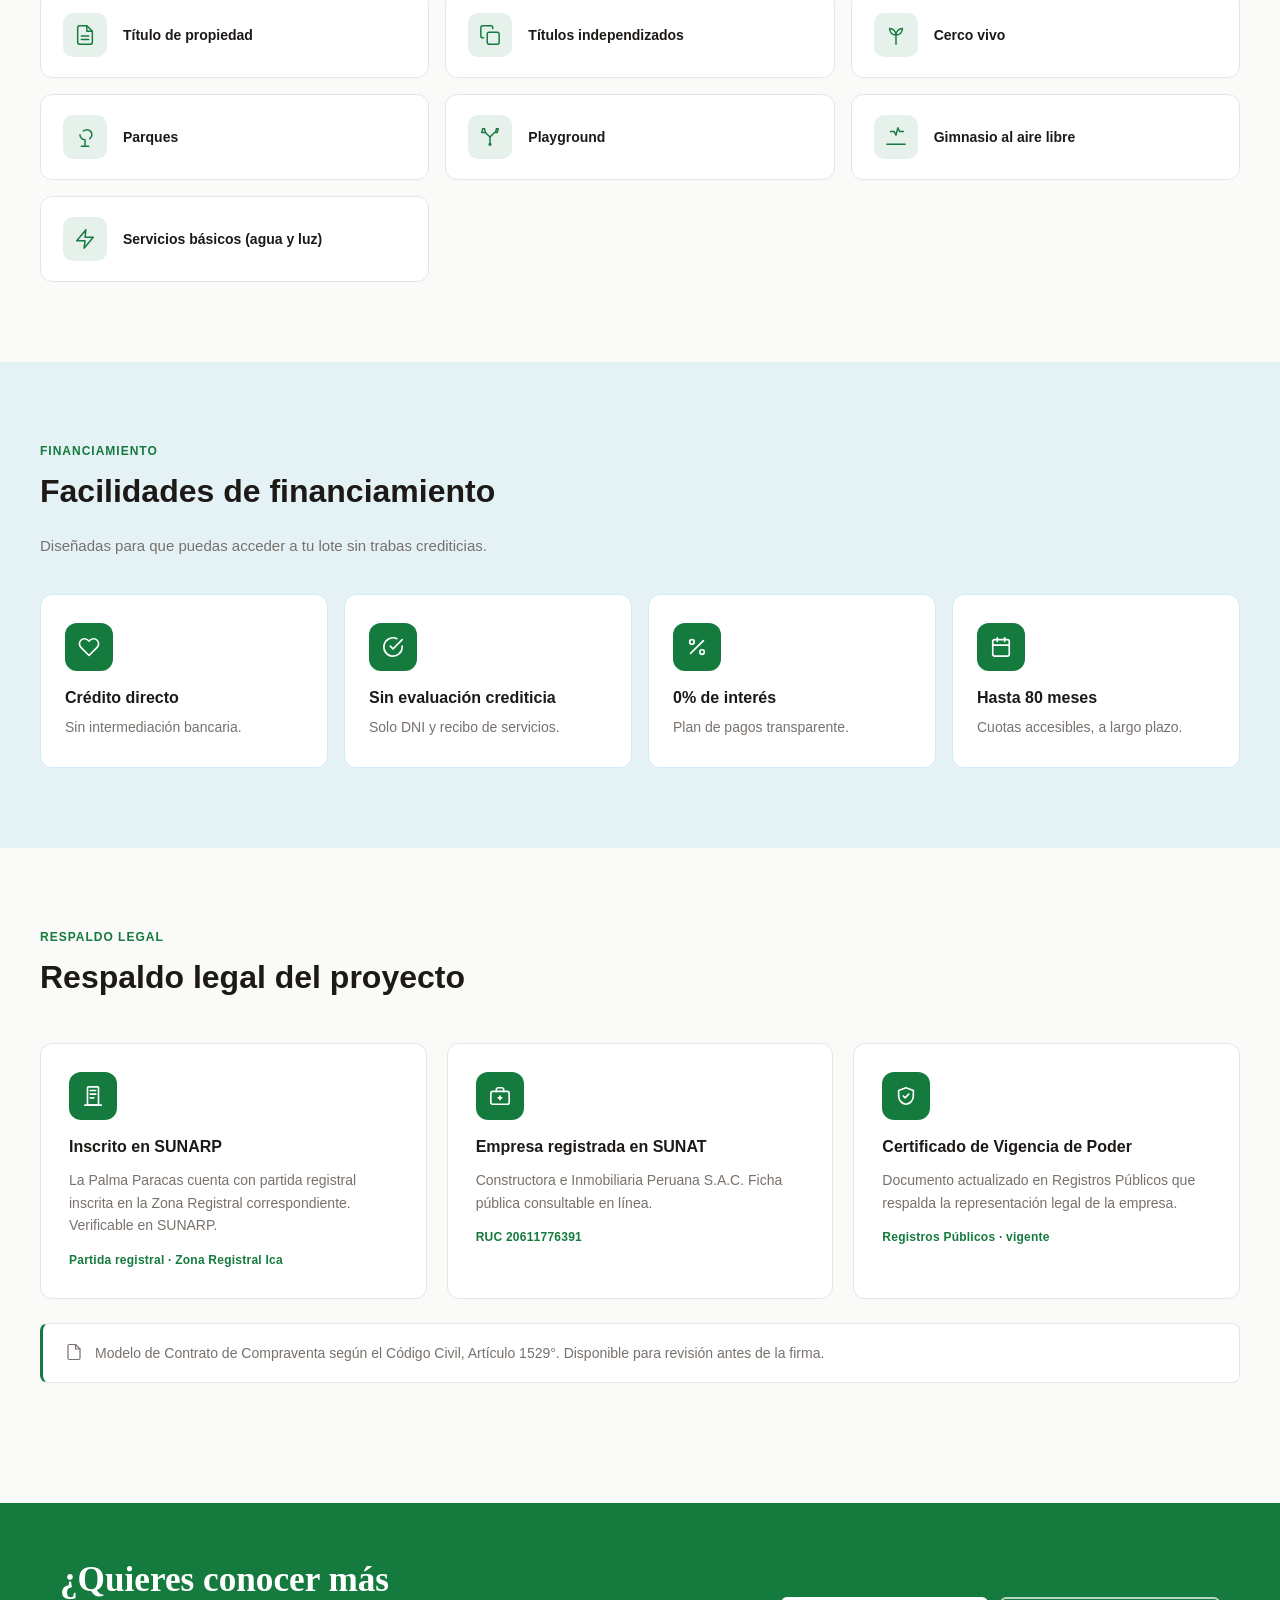
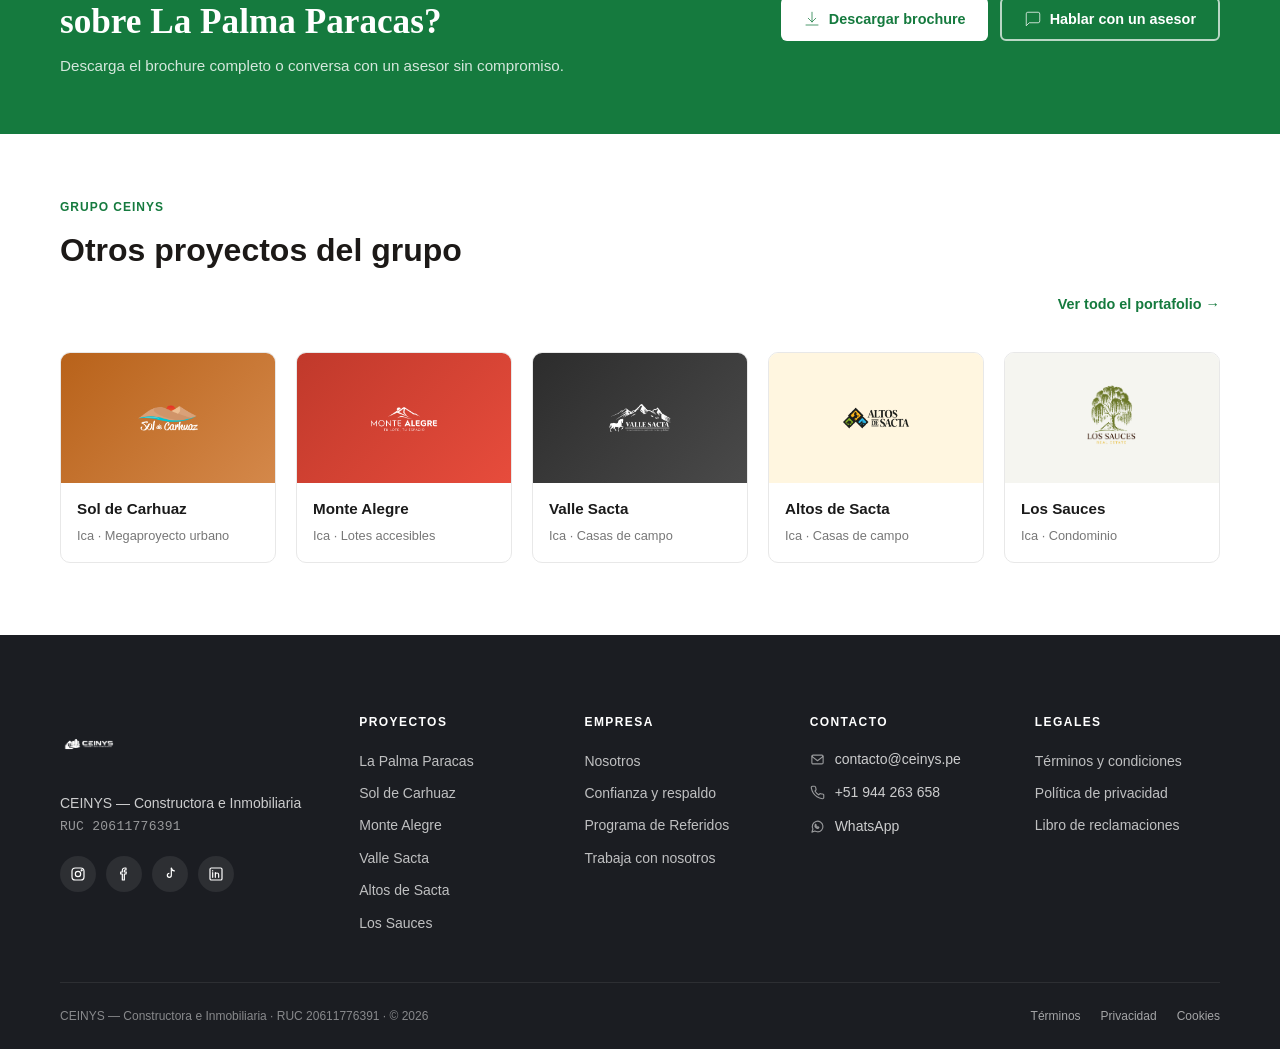
==== commit 84e918e8: "fix: corregir mayúsculas en rutas de logos otros proyectos logoMonteAlegre/logoValleSacta/logoAltosS" ====
--- a/lapalmaparacas.html
+++ b/lapalmaparacas.html
@@ -509,7 +509,7 @@
                 </div>
                 <div class="proyecto-card">
                     <div class="proyecto-card-img" style="background: linear-gradient(135deg, #c0392b 0%, #e74c3c 100%);">
-                        <img src="./images/logoMonteAlegre.png" alt="Monte Alegre" onerror="this.style.display='none'">
+                        <img src="./images/logomontealegre.png" alt="Monte Alegre" onerror="this.style.display='none'">
                     </div>
                     <div class="proyecto-card-info">
                         <h4>Monte Alegre</h4>
@@ -518,7 +518,7 @@
                 </div>
                 <div class="proyecto-card">
                     <div class="proyecto-card-img" style="background: linear-gradient(135deg, #2c2c2c 0%, #4a4a4a 100%);">
-                        <img src="./images/logoValleSacta.png" alt="Valle Sacta" onerror="this.style.display='none'">
+                        <img src="./images/logovallesacta.png" alt="Valle Sacta" onerror="this.style.display='none'">
                     </div>
                     <div class="proyecto-card-info">
                         <h4>Valle Sacta</h4>
@@ -527,7 +527,7 @@
                 </div>
                 <div class="proyecto-card">
                     <div class="proyecto-card-img" style="background: #fff6e0;">
-                        <img src="./images/logoAltosSacta.png" alt="Altos de Sacta" onerror="this.style.display='none'">
+                        <img src="./images/logoaltossacta.png" alt="Altos de Sacta" onerror="this.style.display='none'">
                     </div>
                     <div class="proyecto-card-info">
                         <h4>Altos de Sacta</h4>
@@ -536,7 +536,7 @@
                 </div>
                 <div class="proyecto-card">
                     <div class="proyecto-card-img" style="background: #f5f5f0;">
-                        <img src="./images/logoLosSauces.png" alt="Los Sauces" onerror="this.style.display='none'">
+                        <img src="./images/logolossauces.png" alt="Los Sauces" onerror="this.style.display='none'">
                     </div>
                     <div class="proyecto-card-info">
                         <h4>Los Sauces</h4>
